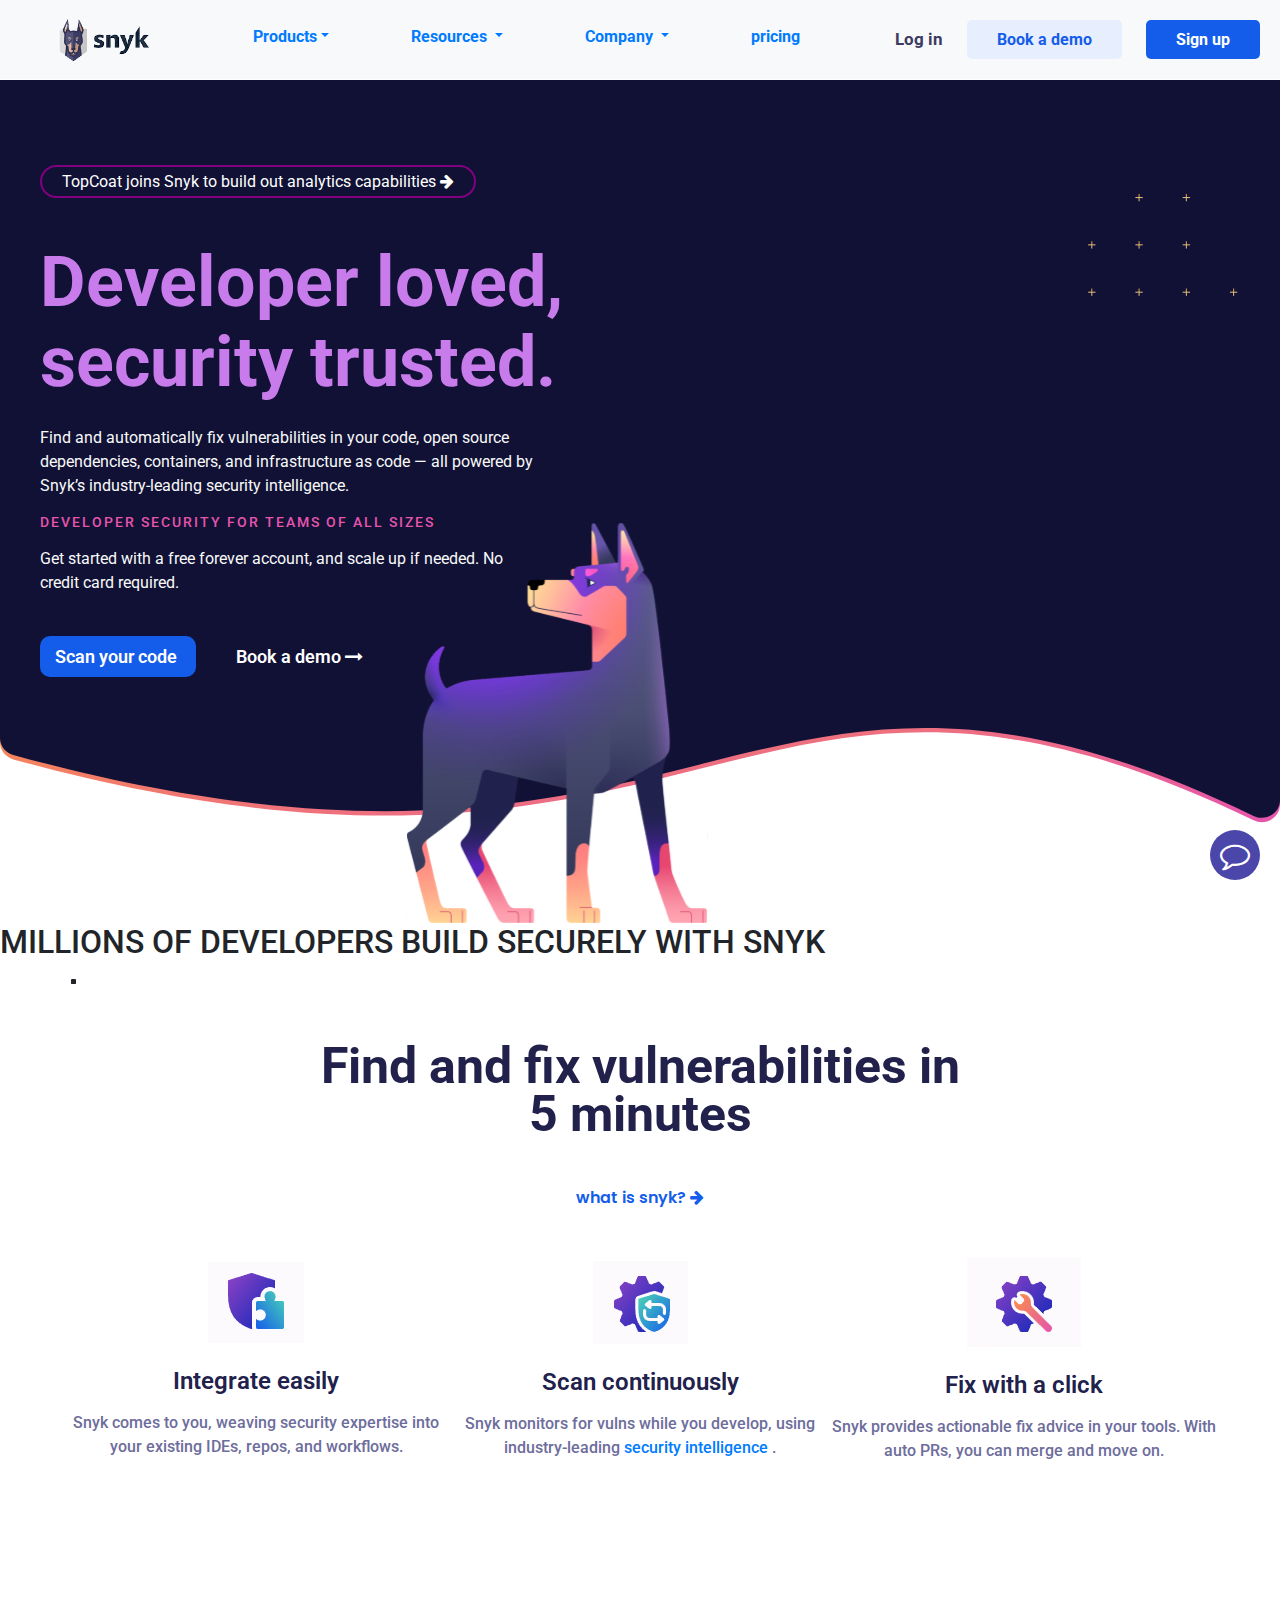
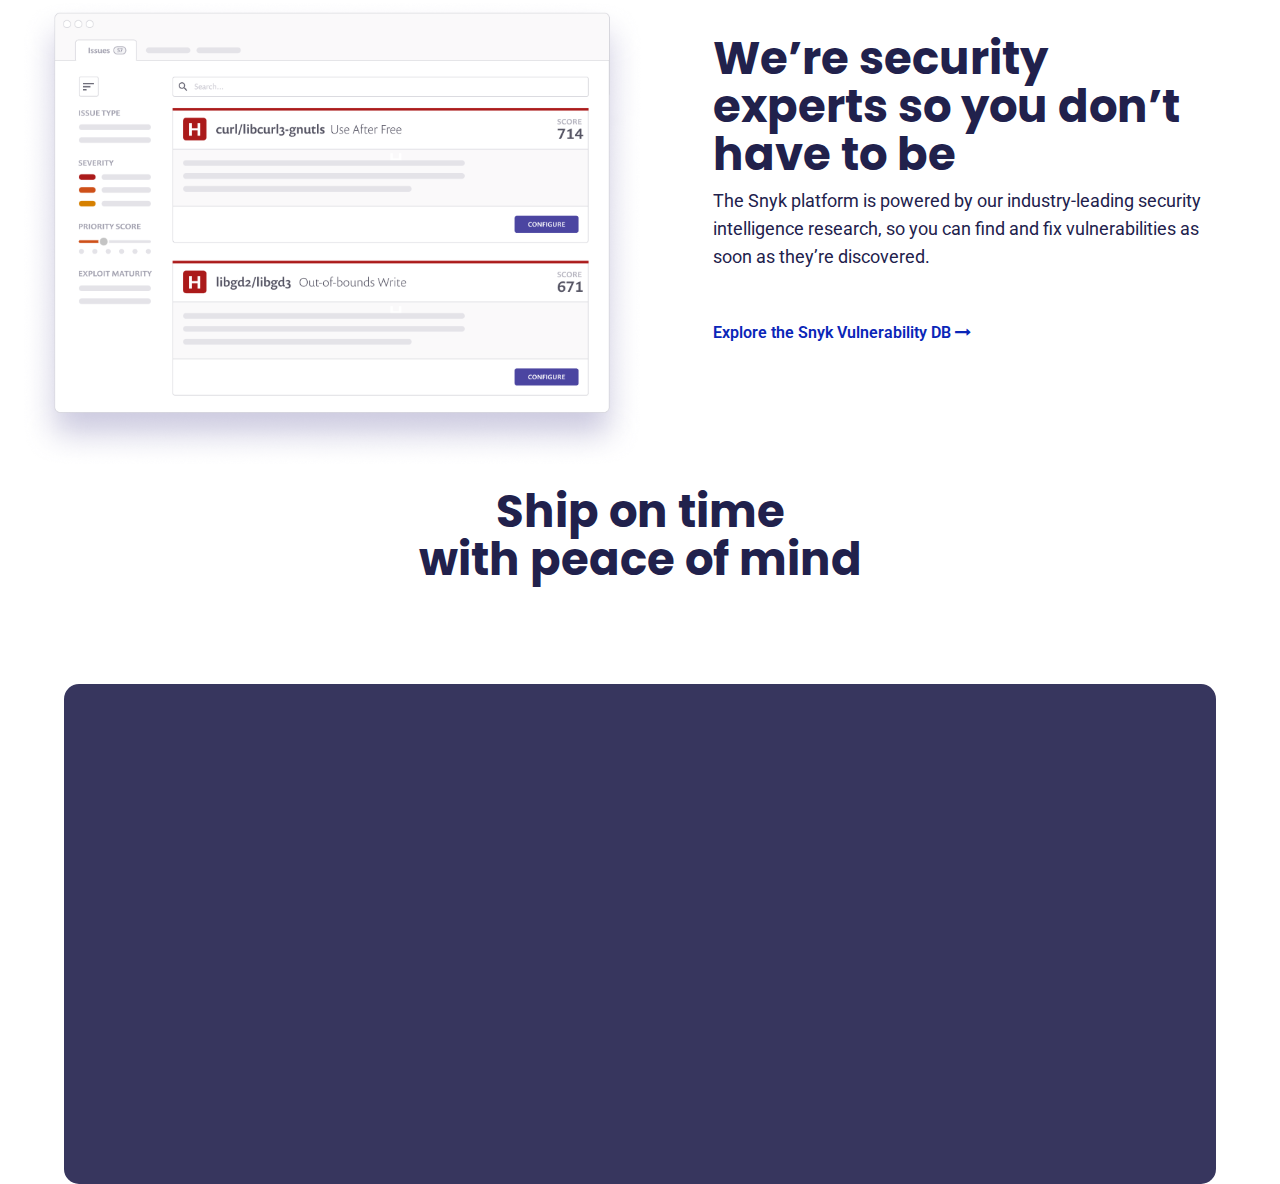
==== index.html @ 7d21b0e7 "error" ====
<!DOCTYPE html>
<html lang="en">

<head>
    <meta charset="UTF-8">
    <meta http-equiv="X-UA-Compatible" content="IE=edge">
    <meta name="viewport" content="width=device-width, initial-scale=1.0">
    <title>SYNK clone</title>
    <link rel="stylesheet" href="style.css">
    <link rel="stylesheet" href="https://cdn.jsdelivr.net/npm/bootstrap@4.6.1/dist/css/bootstrap.min.css">
    <script src="https://cdn.jsdelivr.net/npm/jquery@3.6.0/dist/jquery.slim.min.js"></script>
    <script src="https://cdn.jsdelivr.net/npm/popper.js@1.16.1/dist/umd/popper.min.js"></script>
    <script src="https://cdn.jsdelivr.net/npm/bootstrap@4.6.1/dist/js/bootstrap.bundle.min.js"></script>
    <link rel="stylesheet" href="./css/bootstrap.css">
    <link rel="stylesheet" href="https://cdnjs.cloudflare.com/ajax/libs/font-awesome/4.7.0/css/font-awesome.min.css"
        integrity="sha256-eZrrJcwDc/3uDhsdt61sL2oOBY362qM3lon1gyExkL0=" crossorigin="anonymous" />
</head>

<body>
    <div class="chat">
        <i class="fa fa-comment-o" style="font-size:30px;"></i>
    </div>

    <header class="navbar navbar-expand-xl bg-light w-100">
        <img src="./image/logo.png" alt="" class="">
        <button class="navbar-toggler" type="button" data-toggle="collapse" data-target="#collapsibleNavbar">
            <span class="navbar-toggler-icon"></span>
        </button>
        <div class="collapse navbar-collapse" id="collapsibleNavbar">

            <ul class="d-flex">
                <li class="nav-item dropdown ">
                    <a class="nav-link dropdown-toggle" href="#" id="navbardrop" data-toggle="dropdown">Products</a>
                    <div class="dropdown-menu products mt-4">
                        <div class="dropdown-item  d-flex ">

                            <div class="product">
                                <p>PRODUCTS</p>

                                <div class="d-flex "><img src="./image/open-source.svg" alt="">
                                    <div class="flex ml-3">
                                        <b>Snyk Open Source</b >
                                        <p>Avoid Vulnerable dependencies</p>
                                    </div>
                                </div>

                                <div class="d-flex "><img src="./image/code.svg" alt="">
                                    <div class="flex  ml-3">
                                        <b class="">Snyk Code</b>
                                        <p>Secue your code as it's written</p>
                                    </div>
                                </div>

                                <div class="d-flex "><img src="./image/tainer.svg" alt="">
                                    <div class="flex  ml-3">
                                        <b>Snyk Container</b>
                                        <p>Keep your base image secure</p>
                                    </div>
                                </div>

                                <div class="d-flex "><img src="./image/infracture.svg" alt="">
                                    <div class="flex  ml-3 ">
                                        <b>Infrastructure as code</b>
                                        <p>Fix misconfigurations in the cloud</p>
                                    </div>
                                </div>

                            </div>
                            <div class="platform ">
                                <p>PLATFORM</p>
                                <div class="w-50">
                                <b>What is Snyk?</b>
                                <p>See Snyk's developer-first security platform in action</p>
                                </div>
                                <div>
                                <b>Developers Security Platform</b>
                                <p>See Snyk's developer-first security platform in action</p>
                                </div>
                                <div>
                                <b>What is Snyk?</b>
                                <p>See Snyk's developer-first security platform in action</p>
                                </div>
                                <div>
                                <b>What is Snyk?</b>
                                <p>See Snyk's developer-first security platform in action</p>
                                </div>
                                
                            </div>
                        </div>
                    </div>
                </li>


                <li class="nav-item dropdown ">
                    <a class="nav-link dropdown-toggle" href="#" id="navbardrop" data-toggle="dropdown">Resources </a>
                    <div class="dropdown-menu resources mt-4 ">
                        <div class="dropdown-item d-flex ">
                            <div class="using w-50">
                                <p class="mt-4">USING SNYK</p>
                                
                            <div class="mt-3"> <b >Documentation</b> </div>
                            <div class="mt-3"> <b >Vulnerability</b> </div>
                            <div class="mt-3">  <b >Product training</b> </div>
                            <div class="mt-3">   <b >Customers success</b> </div>
                            <div class="mt-3">  <b>Support portal & FAQ's</b> </div>
                            </div>
                            <div class="learn w-50">
                                 <p class="mt-4">LEARN & CONNECT</p>
                            <div class="mt-3">  <b class="mt-3">Blogs</b></div>
                            <div class="mt-3"> <b class="mt-3">community</b></div>
                            <div class="mt-3">  <b class="mt-3">Events & webinars</b></div>
                            <div class="mt-3"> <b class="mt-3">DevSecOps hub</b></div>
                            <div class="mt-3">  <b class="mt-3">Developer & security resources</b></div>
                            </div>
                        </div>
                    </div>
                </li>
                <li class="nav-item dropdown ">
                    <a class="nav-link dropdown-toggle" href="#" id="navbardrop" data-toggle="dropdown">Company </a>
                    <div class="dropdown-menu mt-4">
                        <div class="dropdown-item company">
                            <div> <a href="#">About Snyk</a> </div>
                            <div> <a href="#">Costomers</a> </div>
                            <div> <a href="#">Partners</a> </div>
                            <div> <a href="#">Newsroom</a> </div>
                            <div> <a href="#">Snyk Impact</a> </div>
                            <div> <a href="#">Contact Us</a> </div>
                            <div> <a href="#">Jobs at Snyk <b>We are hiring</b></a> </div>
                        </div>
                    </div>
                </li>
                <li class=""> <a class="nav-link " href="#">pricing</a></li>
            </ul>

            <div class="login">
                <a href="./login.html" class="log">Log in</a>
                <a href="#" class="book ">Book a demo</a>
                <a href="./login.html" class="sign">Sign up</a>
            </div>

        </div>
    </header>
    <!-- section head -->

    <div class="w-100 d-flex section ">
      <div class="side-1  ">
          <div class="align">
              <a href="#" class="mt-4"> TopCoat joins Snyk to build out analytics capabilities <i class="fa fa-arrow-right"></i></a>
        
        <h1 class="mt-5">Developer loved,
            security trusted.</h1>
        
        <p class="mt-4 text-light ">Find and automatically fix vulnerabilities in your code, open source dependencies,
            containers, and infrastructure as
            code — all powered by Snyk’s industry-leading security intelligence.</p>
        
        <h5 class="">DEVELOPER SECURITY FOR TEAMS OF ALL SIZES</h5>
        
        <p class="mt-3 text-light ">Get started with a free forever account, and scale up if needed.
            No credit card required.</p>

            <div class="ancors mt-5">
                <a href="#" class="scan">Scan your code </a>  <a href="#" class="demo">Book a demo <i class="fa fa-long-arrow-right"></i></a>
            </div>

            </div>
      </div>

      <div class="side-2  ">
        <img class="sparkles" src="./image/homepage-sparkles.svg" alt="">
            
                <video width="100%" height="inherit" style="border-radius: inherit" autoplay="" muted="" playsinline="" class="mt-5">
                    <source src="https://snyk.io/wp-content/uploads/homepage-ide-animation.mp4" type="video/mp4">
                   
                </video>
        
      </div>
        
    </div> 
    <div class="section-btom"><img src="./image/homepage-wave-dark.svg" alt="">
    <img class="patch-alert" src="./image/patch-alert.svg" alt=""></div>

    <div class="section-img w-100 mb-5">
        <h2>MILLIONS OF DEVELOPERS BUILD SECURELY WITH SNYK</h2>

        <div class="logo-bar">
            <ul class="d-flex  ml-5">
                <li> <img src="https://snyk.io/wp-content/uploads/AWS-Logo-150x90.png" alt=""></li>
                <li> <img src="https://snyk.io/wp-content/uploads/logo-google.svg" alt=""></li>
                <li> <img src="https://snyk.io/wp-content/uploads/logo-australia-post.svg" alt=""></li>
                <li> <img src="https://snyk.io/wp-content/uploads/logo-data-dog.svg" alt=""></li>
                <li> <img src="https://snyk.io/wp-content/uploads/logo-salesforce.svg" alt=""></li>
                <li> <img src="https://snyk.io/wp-content/uploads/logo-atlassian.svg" alt=""></li>
                <li> <img src="https://snyk.io/wp-content/uploads/logo-twilio.svg" alt=""></li>
                <li> <img src="https://snyk.io/wp-content/uploads/revolut-logo-black-1-1.svg" alt=""></li>
            </ul>
        </div>

      
    </div>


    <div class="section-middle mt-5 w-100">
         <h1>Find and fix vulnerabilities
        in 5 minutes</h1>


      <center class="mt-5 mb-5 txt-electric-blue"> <a href="#" class="what-is"> what is snyk? <i class="fa fa-arrow-right"></i></a> </center>

      
<div class="outside-box d-flex w-100" >
        <div class="box w-30">
            <img src="./image/integrated.PNG" alt="" class="mb-4">
            <h3 class="mb-3">Integrate easily</h3>
            <p>Snyk comes to you, weaving security expertise into your existing IDEs, repos, and workflows.</p>
        </div>
        <div class="box w-30">
            <img src="./image/scan.PNG" alt="" class="mb-4">
            <h3 class="mb-3">Scan continuously</h3>
            <p>Snyk monitors for vulns while you develop, using industry-leading <a href="#">security intelligence</a> .</p>
        </div>
        <div class="box w-30">
            <img src="./image/fix.PNG" alt="" class="mb-4">
            <h3 class="mb-3">Fix with a click</h3>
            <p>Snyk provides actionable fix advice in your tools. With auto PRs, you can merge and move on.</p>
        </div>
    </div>
    </div>


    <!-- <section class="sec-middle d-flex  ">
        <div class="text p-5    ">
            <h1>Secure your entire development lifecycle</h1>
            <p>Snyk supports your favourite languages and seamlessly integrates with your tools, pipelines, and workflows.</p>
            <a href="#">Explore all integrations and languages <i class="fa fa-long-arrow-right"></i> </a>
        </div>
        <div class="php-java ">
            <img src="./image/snyk-logos-grid.svg" alt="" class="java p-5">
            
        </div>

    </section> -->

    <div class="sec-mid-middle d-flex  mt-5">
        <div class="svg-img">
            <img src="./image/integrated_files/snyk-code-illustrated-ui.svg" alt="" class="p-4">
        </div>

        <div class="s-text p-5 ">
            <h1 class="mt-2">We’re security experts so you don’t have to be</h1>
            <p>The Snyk platform is powered by our industry-leading security intelligence research, so you can find and fix
            vulnerabilities as soon as they’re discovered.</p>
            <a href="#" class="mt-5">Explore the Snyk Vulnerability DB <i class="fa fa-long-arrow-right"></i> </a>
        </div>
    </div>

    <div class="big-box">

        <h2 class="mb-5">Ship on time <br>
        with peace of mind</h2>



            <div class="purple-box"></div>











        </div>
</body>

</html>
---- style.css ----
@import url("https://fonts.googleapis.com/css2?family=Open+Sans:wght@300&family=Poppins:ital,wght@0,400;0,500;0,600;0,700;1,300;1,500&family=Roboto:ital,wght@0,300;0,400;0,500;1,300;1,400;1,500&display=swap");
body,
html {
  font-family: "Poppins", sans-serif;
}

body {
  width: 100% !important;
}

header {
  height: 79px;
  align-items: center;
  justify-content: space-around;
  position: fixed !important;
  top: 0px !important;
  z-index: 1 !important;
}
header img {
  align-items: center;
  height: 100px;
}
header .collapse {
  display: flex;
  align-items: center;
  justify-content: space-around;
}
header ul {
  margin-top: 10px;
  align-items: center;
  justify-content: space-around;
}
header ul li {
  list-style: none;
  margin-right: 50px;
  font-weight: 700;
  font-size: 16px;
  color: #4b4b6e;
}
header ul li .nav-link:hover {
  padding: 10px;
  background-color: #d8e2f5;
  color: #145deb;
  border-radius: 5px;
}
header ul li .products {
  min-height: 100px;
  width: 650px;
  justify-content: space-around;
}
header ul li .products .product {
  line-height: 30px;
  width: 50%;
  height: fit-content;
}
header ul li .products .product img {
  width: 25px;
  height: 25px;
  margin-top: 7px;
}
header ul li .products .product b {
  color: #4b4b6e;
  display: block;
}
header ul li .products .product p {
  font-size: 15px;
  color: #4b4b6e;
}
header ul li .products .platform {
  width: 50%;
  line-height: 30px;
}
header ul li .resources {
  min-height: 80px;
  width: 550px;
  justify-content: space-around;
}
header ul li .resources b {
  color: #4b4b6e;
  display: block;
}
header ul li .company {
  width: 300px;
  min-height: 80px;
  display: block;
  align-items: flex-start;
  margin-bottom: 20px;
}
header ul li .company div {
  margin-top: 20px;
}
header ul li .company div a {
  text-decoration: none;
  font-weight: 600;
  font-size: 17px;
  color: #3c3c62;
}
header ul li .company div a b {
  color: white;
  padding: 5px 10px;
  background-color: purple;
  border-radius: 20px;
  margin-left: 10px;
}
header .login a {
  text-decoration: none;
  margin-left: 20px;
}
header .login .log {
  font-weight: 700;
  font-size: 17px;
  color: #3c3c62;
}
header .log:hover {
  color: #5489f0;
}
header .book {
  padding: 10px 30px 10px 30px;
  background-color: #e7eefd;
  font-weight: 700;
  font-size: 16px;
  color: #145deb;
  font-weight: 700;
  font-size: 16px;
  border-radius: 5px;
}
header .book:hover {
  color: #1e1eb4;
}
header .sign {
  background-color: #145deb;
  font-weight: 700;
  font-size: 16px;
  color: white;
  border-radius: 5px;
  padding: 10px 30px 10px 30px;
}
header .sign:hover {
  background-color: #063dad;
  color: white;
}

.chat {
  width: 50px;
  height: 50px;
  background-color: #4b46a9;
  border-radius: 100%;
  display: flex;
  justify-content: center;
  align-items: center;
  position: fixed;
  z-index: 1;
  color: white;
  bottom: 20px;
  right: 20px;
  box-shadow: 0px, 0px, 5px black;
}

.section {
  margin-top: 80px;
  min-height: 40px;
  background-color: #111135;
}
.section .side-1 {
  margin-top: 90px;
  min-height: 100px;
  width: 50%;
  padding-left: 40px;
}
.section .side-1 a {
  text-decoration: none;
  border: 2px solid purple;
  padding: 5px 20px;
  border-radius: 35px;
  color: white;
  margin-top: 50px;
}
.section .side-1 h1 {
  color: #c87ceb;
  font-size: 70px;
  line-height: 80px;
  font-weight: 700;
  margin-top: 30px;
}
.section .side-1 p {
  width: 500px;
  font-size: 16px;
  line-height: 24px;
}
.section .side-1 h5 {
  color: #e555ac;
  font-size: 14px;
  letter-spacing: 2px;
}
.section .side-1 .ancors {
  color: white;
}
.section .side-1 .ancors .scan {
  padding: 10px 15px;
  background-color: #145deb;
  border: none;
  margin-right: 20px;
  font-size: 18px;
  font-weight: 600;
  border-radius: 10px;
}
.section .side-1 .ancors .demo {
  border: none;
  font-size: 18px;
  font-weight: 600;
}
.section .side-2 {
  min-height: 600px;
  width: 50%;
}
.section .side-2 .sparkles {
  width: 150px;
  height: 150px;
  margin-left: 70%;
  margin-bottom: -100px;
  margin-top: 90px;
}

.section-btom .patch-alert {
  width: 500px;
  height: 400px;
  margin-top: -300px;
  margin-left: 24%;
}

.img {
  margin-top: 50px;
  align-content: center;
}
.img h2 {
  font-size: 18px;
  color: #21214c;
  font-weight: 700;
  width: 100%;
  letter-spacing: 2px;
  text-align: center;
}
.img .logo-bar {
  width: 90%;
  margin-top: 30px;
}
.img .logo-bar ul {
  display: flex;
  flex-wrap: wrap;
  align-items: center;
  justify-content: space-around;
}
.img .logo-bar ul li {
  list-style: none;
  margin-left: 30px;
}
.img .logo-bar ul li img {
  width: 100px;
}

.section-middle {
  margin-top: 30px;
  margin-bottom: 100px;
}
.section-middle h1 {
  color: #21214c;
  font-size: 50px;
  font-weight: bolder;
  text-align: center;
  line-height: 48px;
  width: 50%;
  margin: auto;
}
.section-middle .what-is {
  text-decoration: none;
  text-align: center;
  color: #145deb;
  font-weight: 600;
  font-family: "poppins";
  width: 20%;
  margin: auto;
}
.section-middle a:hover {
  padding: 10px;
  background-color: #e7eefd;
  text-decoration: none;
}
.section-middle .outside-box {
  align-items: center;
  justify-content: center;
}
.section-middle .box {
  width: 30%;
  text-align: center;
}
.section-middle .box h3 {
  font-size: 24px;
  font-weight: 600;
  color: #21214c;
  font-family: "Roboto";
}
.section-middle .box p {
  font-size: 16px;
  font-weight: 500;
  line-height: 24px;
  color: #6d6d9c;
}

.section-middle .text h1 {
  color: #21214c;
  font-size: 50px;
  font-weight: bolder;
  text-align: center;
  line-height: 48px;
}
.section-middle .php-java {
  height: 200px;
  width: 40px;
}
.section-middle .php-java .java {
  width: 50px;
}

.s-text h1 {
  color: #21214c;
  font-size: 45px;
  font-weight: 700;
  text-align: left;
  line-height: 48px;
  font-family: "poppins";
}
.s-text p {
  font-size: 18px;
  font-weight: 400;
  line-height: 28px;
  color: #21214c;
  margin-bottom: 50px;
}
.s-text a {
  text-decoration: none;
  font-weight: 600;
  font-size: 16px;
  color: #0a26b8;
}
.s-text a:hover {
  padding: 10px;
  background-color: #7b91fd;
  border-radius: 5px;
  text-decoration: none;
  color: #145deb;
}

.big-box h2 {
  color: #21214c;
  font-size: 45px;
  font-weight: 700;
  text-align: center;
  line-height: 48px;
  font-family: "poppins";
  width: 50%;
  margin: auto;
}
.big-box .purple-box {
  width: 90%;
  height: 500px;
  background-color: #37365e;
  margin: auto;
  border-radius: 15px;
  margin-top: 100px;
}

@media (max-width: 1040px) {
  .section {
    flex-direction: column;
  }
  .section .side-1 {
    width: 100% !important;
  }
  .section .side-2 {
    width: 100% !important;
  }

  .section-middle {
    margin-top: 30px;
    margin-bottom: 100px;
  }
  .section-middle h1 {
    font-size: 38px;
    text-align: center;
    line-height: 48px;
    width: 70%;
  }
  .section-middle .section-btom .patch-alert {
    width: 300px;
    height: 200px;
    margin-top: -300px;
    margin-left: 50%;
  }
}
@media (max-width: 915px) {
  .sec-mid-middle .p-4 {
    width: 400px;
  }
  .sec-mid-middle .s-text {
    text-align: start;
    width: 100%;
    margin-top: -70px;
  }
  .sec-mid-middle .s-text h1 {
    font-size: 38px;
  }
}
@media (max-width: 915px) and (max-width: 750px) {
  .sec-mid-middle {
    flex-direction: column;
  }
  .sec-mid-middle .p-4 {
    width: 500px;
    align-items: center;
  }
  .sec-mid-middle .s-text {
    text-align: center;
    width: 100%;
    margin-top: -70px;
  }
  .sec-mid-middle .s-text h1 {
    font-size: 30px;
  }

  .outside-box {
    flex-direction: column-reverse;
  }
  .outside-box .box {
    width: 80%;
  }
}
@media (max-width: 685px) {
  .section-top {
    flex-direction: column;
    display: none !important;
    min-width: 100% !important;
  }
  .section-top .side-1 {
    width: 100% !important;
  }
  .section-top .side-2 {
    width: 100% !important;
  }
}

/*# sourceMappingURL=style.css.map */
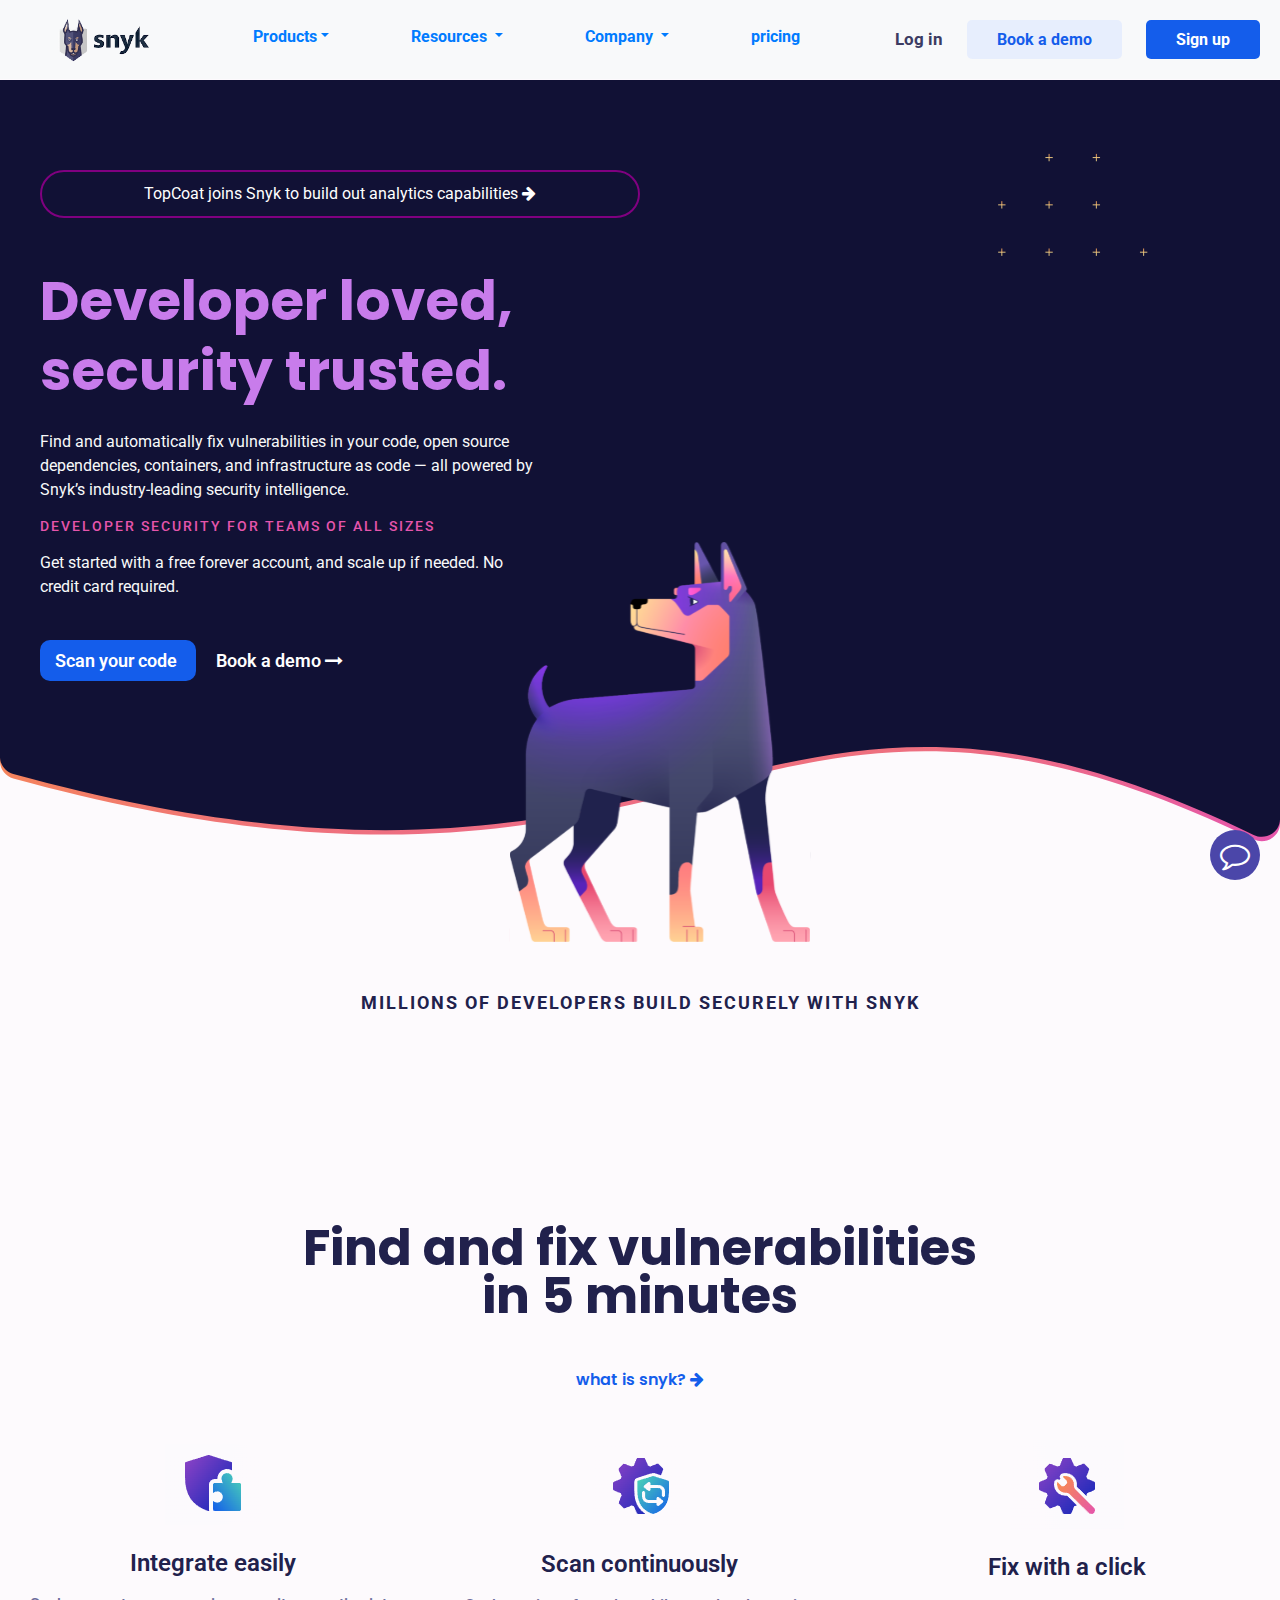
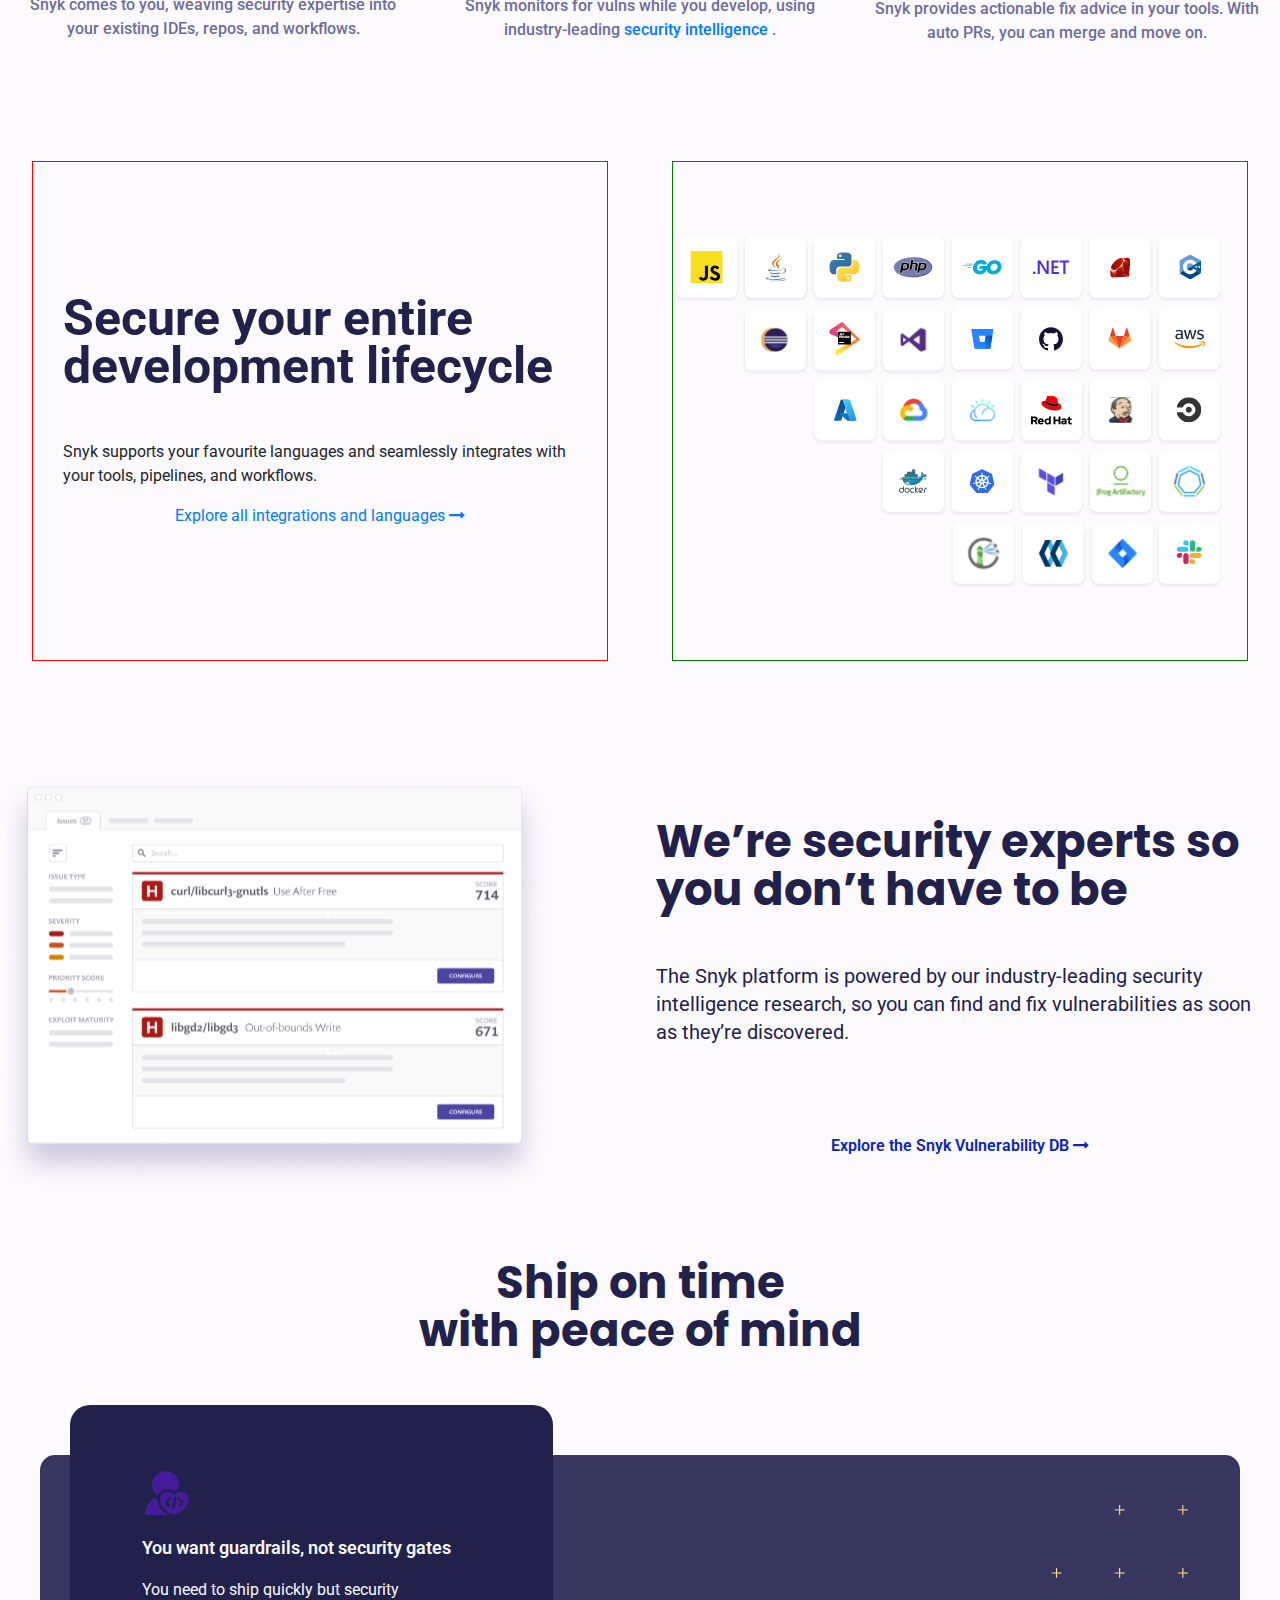
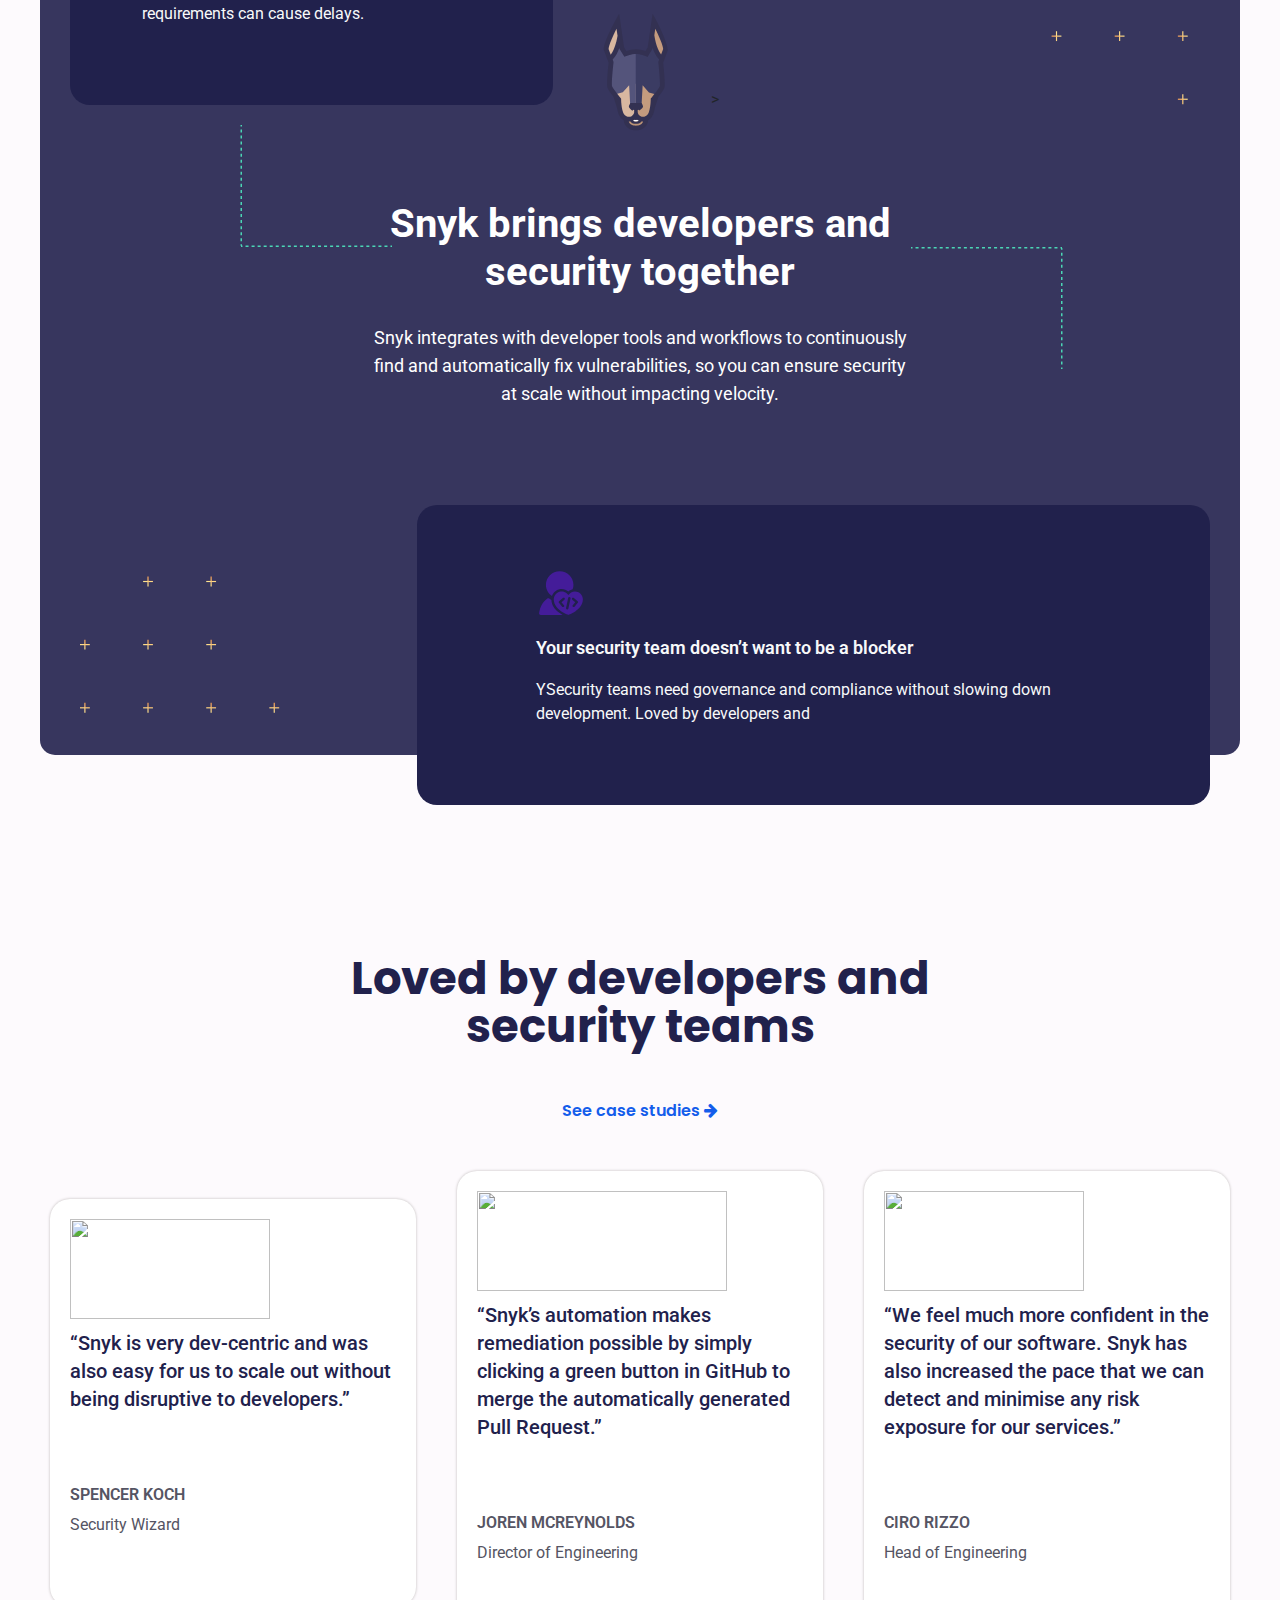
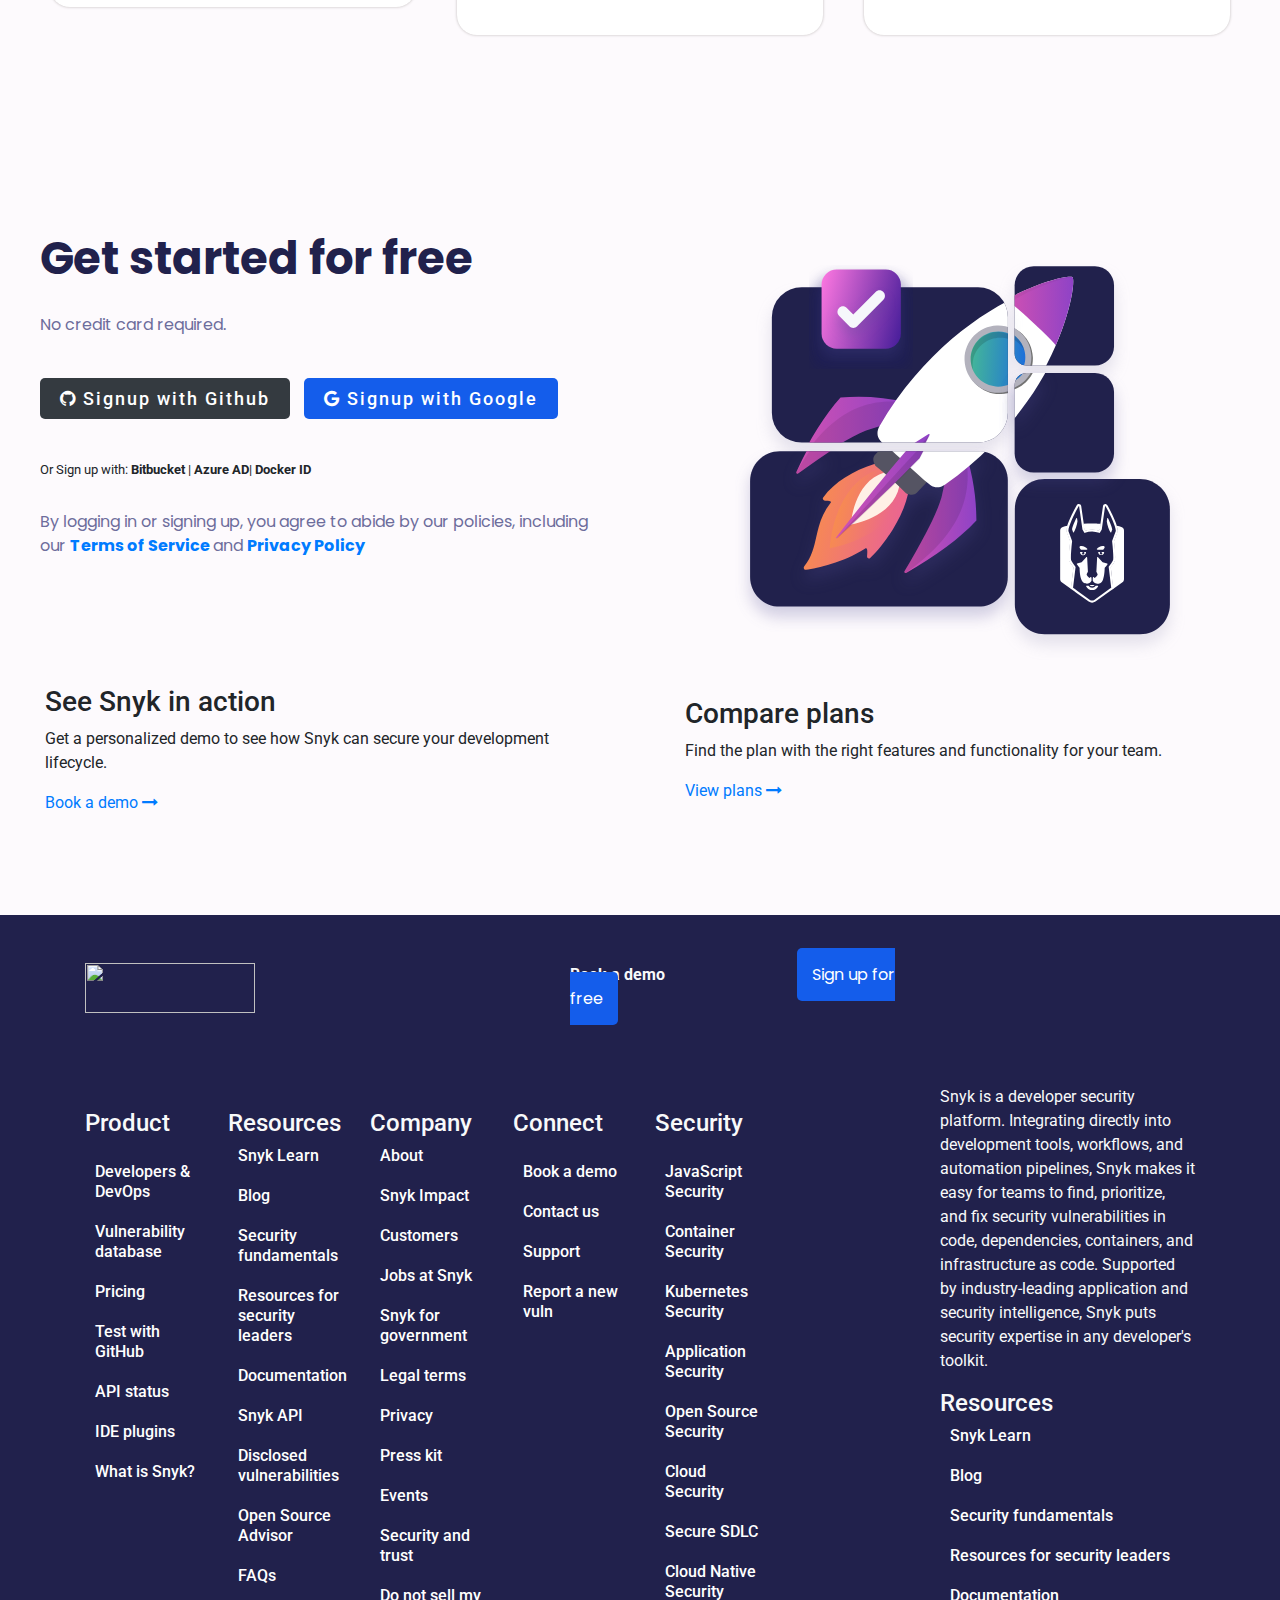
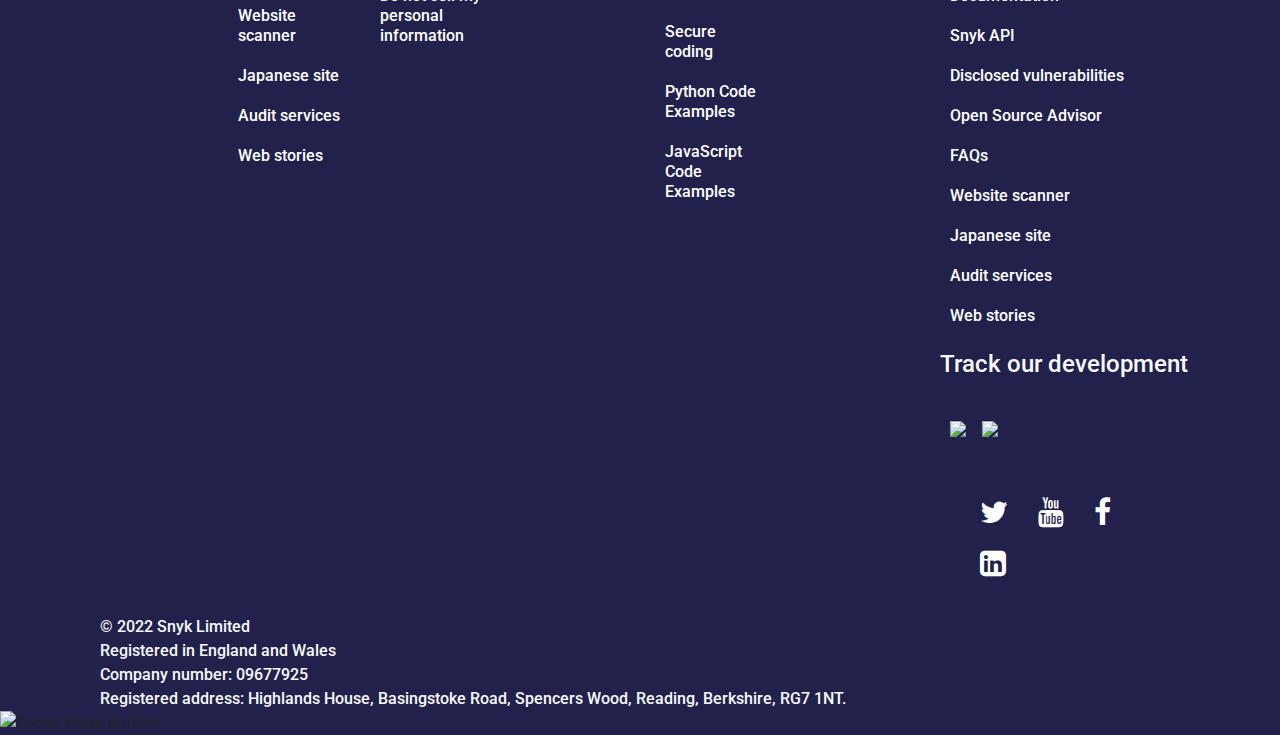
==== commit 6ae20b7d: "pro" ====
--- a/index.html
+++ b/index.html
@@ -21,12 +21,12 @@
         <i class="fa fa-comment-o" style="font-size:30px;"></i>
     </div>
 
-    <header class="navbar navbar-expand-xl bg-light w-100">
+    <header class="navbar navbar-expand-xl bg-light w-100 mr-4">
         <img src="./image/logo.png" alt="" class="">
-        <button class="navbar-toggler" type="button" data-toggle="collapse" data-target="#collapsibleNavbar">
+        <button class="navbar-toggler mr-5" type="button" data-toggle="collapse" data-target="#collapsibleNavbar">
             <span class="navbar-toggler-icon"></span>
         </button>
-        <div class="collapse navbar-collapse" id="collapsibleNavbar">
+        <div class="collapse navbar-collapse " id="collapsibleNavbar">
 
             <ul class="d-flex">
                 <li class="nav-item dropdown ">
@@ -69,22 +69,22 @@
                             <div class="platform ">
                                 <p>PLATFORM</p>
                                 <div class="w-50">
-                                <b>What is Snyk?</b>
-                                <p>See Snyk's developer-first security platform in action</p>
+                                    <b>What is Snyk?</b>
+                                    <p>See Snyk's developer-first security <br>platform in action</p>
                                 </div>
                                 <div>
-                                <b>Developers Security Platform</b>
-                                <p>See Snyk's developer-first security platform in action</p>
+                                    <b>Developers Security Platform</b>
+                                    <p>Secure all the components of the modern <br> cloud native application in a single platform</p>
                                 </div>
                                 <div>
-                                <b>What is Snyk?</b>
-                                <p>See Snyk's developer-first security platform in action</p>
+                                    <b>Security Intelligence</b>
+                                    <p>Access our comprehensive vulnerability <br>data to help your own security systems</p>
                                 </div>
                                 <div>
-                                <b>What is Snyk?</b>
-                                <p>See Snyk's developer-first security platform in action</p>
-                                </div>
-                                
+                                    <b>Licence Compliance Management</b>
+                                    <p>Manage open source Licence usage in<br> your projects</p>
+                                </div>
+                            
                             </div>
                         </div>
                     </div>
@@ -129,12 +129,12 @@
                         </div>
                     </div>
                 </li>
-                <li class=""> <a class="nav-link " href="#">pricing</a></li>
+                <li class=""> <a class="nav-link " href="./pricing.html">pricing</a></li>
             </ul>
 
             <div class="login">
                 <a href="./login.html" class="log">Log in</a>
-                <a href="#" class="book ">Book a demo</a>
+                <a href="./demo.html" class="book ">Book a demo</a>
                 <a href="./login.html" class="sign">Sign up</a>
             </div>
 
@@ -142,10 +142,10 @@
     </header>
     <!-- section head -->
 
-    <div class="w-100 d-flex section ">
+    <div class=" d-flex section ">
       <div class="side-1  ">
           <div class="align">
-              <a href="#" class="mt-4"> TopCoat joins Snyk to build out analytics capabilities <i class="fa fa-arrow-right"></i></a>
+              <a href="#" class=""> <div class="div"> TopCoat joins Snyk to build out analytics capabilities <i class="fa fa-arrow-right"></i> </div></a>
         
         <h1 class="mt-5">Developer loved,
             security trusted.</h1>
@@ -160,7 +160,7 @@
             No credit card required.</p>
 
             <div class="ancors mt-5">
-                <a href="#" class="scan">Scan your code </a>  <a href="#" class="demo">Book a demo <i class="fa fa-long-arrow-right"></i></a>
+                <a href="#" class="scan mb-3">Scan your code </a>  <a href="#" class="demo">Book a demo <i class="fa fa-long-arrow-right"></i></a>
             </div>
 
             </div>
@@ -169,22 +169,24 @@
       <div class="side-2  ">
         <img class="sparkles" src="./image/homepage-sparkles.svg" alt="">
             
-                <video width="100%" height="inherit" style="border-radius: inherit" autoplay="" muted="" playsinline="" class="mt-5">
-                    <source src="https://snyk.io/wp-content/uploads/homepage-ide-animation.mp4" type="video/mp4">
-                   
-                </video>
+                    <video width="100%" height="100%" style="border-radius: inherit" autoplay="" muted="" playsinline="" class="mt-5 ">
+                        <source src="https://snyk.io/wp-content/uploads/homepage-ide-animation.mp4" type="video/mp4">
+                    
+                    </video>
         
       </div>
-        
     </div> 
-    <div class="section-btom"><img src="./image/homepage-wave-dark.svg" alt="">
+    <div class="patch">
+     <div class="section-btom"><img src="./image/homepage-wave-dark.svg" alt="">
     <img class="patch-alert" src="./image/patch-alert.svg" alt=""></div>
+
+    </div>
 
     <div class="section-img w-100 mb-5">
         <h2>MILLIONS OF DEVELOPERS BUILD SECURELY WITH SNYK</h2>
 
         <div class="logo-bar">
-            <ul class="d-flex  ml-5">
+            <ul class="d-flex   w-95%">
                 <li> <img src="https://snyk.io/wp-content/uploads/AWS-Logo-150x90.png" alt=""></li>
                 <li> <img src="https://snyk.io/wp-content/uploads/logo-google.svg" alt=""></li>
                 <li> <img src="https://snyk.io/wp-content/uploads/logo-australia-post.svg" alt=""></li>
@@ -201,14 +203,14 @@
 
 
     <div class="section-middle mt-5 w-100">
-         <h1>Find and fix vulnerabilities
-        in 5 minutes</h1>
+         <center> <h1 >Find and fix vulnerabilities <br>
+        in 5 minutes</h1> </center>
 
 
       <center class="mt-5 mb-5 txt-electric-blue"> <a href="#" class="what-is"> what is snyk? <i class="fa fa-arrow-right"></i></a> </center>
 
       
-<div class="outside-box d-flex w-100" >
+<div class="outside-box d-flex w-100 flex-wrap" >
         <div class="box w-30">
             <img src="./image/integrated.PNG" alt="" class="mb-4">
             <h3 class="mb-3">Integrate easily</h3>
@@ -217,7 +219,7 @@
         <div class="box w-30">
             <img src="./image/scan.PNG" alt="" class="mb-4">
             <h3 class="mb-3">Scan continuously</h3>
-            <p>Snyk monitors for vulns while you develop, using industry-leading <a href="#">security intelligence</a> .</p>
+            <p>Snyk monitors for vulns while you develop, using industry-leading <a href="#" class="text-decoration-none">security intelligence</a> .</p>
         </div>
         <div class="box w-30">
             <img src="./image/fix.PNG" alt="" class="mb-4">
@@ -227,26 +229,30 @@
     </div>
     </div>
 
-
-    <!-- <section class="sec-middle d-flex  ">
-        <div class="text p-5    ">
+    
+
+
+    <section class="sec-mid d-flex  ">
+        <div class="text ">
             <h1>Secure your entire development lifecycle</h1>
             <p>Snyk supports your favourite languages and seamlessly integrates with your tools, pipelines, and workflows.</p>
             <a href="#">Explore all integrations and languages <i class="fa fa-long-arrow-right"></i> </a>
         </div>
         <div class="php-java ">
-            <img src="./image/snyk-logos-grid.svg" alt="" class="java p-5">
+            <img src="./image/integrated_files/snyk-logos-grid.svg" alt="" class="java ">
             
-        </div>
-
-    </section> -->
+            
+        </div>
+
+    </section>
+
 
     <div class="sec-mid-middle d-flex  mt-5">
         <div class="svg-img">
-            <img src="./image/integrated_files/snyk-code-illustrated-ui.svg" alt="" class="p-4">
-        </div>
-
-        <div class="s-text p-5 ">
+            <img src="./image/integrated_files/snyk-code-illustrated-ui.svg" alt="" class="illustrated">
+        </div>
+
+        <div class="s-text p-3 ">
             <h1 class="mt-2">We’re security experts so you don’t have to be</h1>
             <p>The Snyk platform is powered by our industry-leading security intelligence research, so you can find and fix
             vulnerabilities as soon as they’re discovered.</p>
@@ -254,26 +260,488 @@
         </div>
     </div>
 
-    <div class="big-box">
+  
+     <div class="big-box">
 
         <h2 class="mb-5">Ship on time <br>
         with peace of mind</h2>
 
 
 
-            <div class="purple-box"></div>
-
-
-
-
-
-
-
-
-
-
-
-        </div>
+            <div class="purple-box">
+                <img src="./image/integrated_files/dash.svg" alt="" class="dash">
+                <img src="./image/integrated_files/stars-top.svg" alt="" class="star-top">
+                <img src="./image/integrated_files/stars-bottom.svg" alt="" class="star-bottom">
+                <div class="center-text">
+
+                    <img src="./image/integrated_files/snyk-logo-head.svg" alt="" style="width:150px; height:150px" class="mb-5">> 
+                <h1>Snyk brings developers and security together</h1>
+                <p>Snyk integrates with developer tools and workflows to continuously find and automatically fix vulnerabilities, so you
+                can ensure security at scale without impacting velocity.</p>
+                </div>
+                <div class="box-top">
+
+                    <div class="top-text">
+
+                        <img src="./image/integrated_files/Dev_Friendly.svg" alt="" style="width:50px; height:50px" class="mb-3">
+                        <p class="top-1-p text-light">You want guardrails, not security gates</p>
+                        <p class="top-2-p text-light">You need to ship quickly but security requirements can cause delays.</p>
+                    </div>
+
+                </div>
+
+
+                <div class="box-bottom">
+
+                    <div class="top-text">
+                    
+                        <img src="./image/integrated_files/Dev_Friendly.svg" alt="" style="width:50px; height:50px" class="mb-3">
+                        <p class="top-1-p text-light">Your security team doesn’t want to be a blocker</p>
+                        <p class="top-2-p text-light">YSecurity teams need governance and compliance without slowing down development.
+                        
+                        Loved by developers and</p>
+                    </div>
+                </div>
+            </div>
+
+
+        </div>  
+
+        
+        <div class="loved">
+            <h2>Loved by developers and security teams</h2>
+
+            <center class="mt-5 mb-5 txt-electric-blue"> <a href="#" class="what-is"> See case studies <i
+                        class="fa fa-arrow-right"></i></a> </center>
+        
+
+        <div class="reddit d-flex flex-wrap">
+            <div class="panther">
+
+                <img src="./image/reddit.PNG" alt="" style="width:200px ; height:100px">
+
+                <p class="feel">“Snyk is very dev-centric and was also easy for us to scale out without being disruptive to developers.”</p>
+
+                <p class="koch">SPENCER KOCH</p>
+                <p class="engineer">Security Wizard</p>
+            </div>
+
+
+            <div class="panther">
+
+                <img src="./image/panther.PNG" alt="" style="width:250px ; height:100px" class="img">
+
+                <p class="feel">“Snyk’s automation makes remediation possible by simply clicking a green button in GitHub to merge the automatically
+                generated Pull Request.”</p>
+
+                <p class="koch">JOREN MCREYNOLDS</p>
+                <p class="engineer">Director of Engineering</p>
+            </div>
+
+
+            <div class="panther">
+
+                <img src="./image/telegraph.PNG" alt="" style="width:200px ; height:100px" class="img">
+
+                <p class="feel">“We feel much more confident in the security of our software. Snyk has also increased the pace that we can detect and
+                minimise any risk exposure for our services.”</p>
+
+                <p class="koch">CIRO RIZZO</p>
+                <p class="engineer">Head of Engineering</p>
+            </div>
+        </div>
+        </div>
+        
+        <div class="last-sec-top d-flex w-100">
+            <div class="last-text">
+                <h2>Get started for free</h2>
+                <p>No credit card required.</p>
+
+                <div class="link-gg mt-5 mb-5">
+                    <a href="#" class="git bg-dark mb-3 "><i class="fa fa-github" ></i> Signup with Github</a>
+                    <a href="#" class="git"><i class="fa fa-google"></i> Signup with Google</a>
+                </div>
+
+                <div class="  mt-4 small"><span class="fs"> Or Sign up with:</span> <strong>Bitbucket</strong> <span>|</span>
+                    <strong>Azure AD</strong><span>|</span> <strong>Docker ID </strong></div>
+
+                    <p class="sstro">By logging in or signing up, you agree to abide by our policies, including our <strong class="text-primary">Terms of Service </strong> and <strong class="text-primary"> Privacy Policy </strong></p>
+            </div>
+
+            <div class="img-tag w-50 d-flex align-item-center justify-content-center" >
+            <img src="./image/integrated_files/snyk-launch.svg" alt="" class="padd " style="width:450px ; height:450px"> </div>
+        </div>
+
+
+        <div class="last-section d-flex flex-wrap">
+            <div class="last">
+                <h3>See Snyk in action</h3>
+
+                <p>Get a personalized demo to see how Snyk can secure your development lifecycle.</p>
+
+                <a href="#" class="demo text-decoration-none">Book a demo <i class="fa fa-long-arrow-right"></i></a>
+            </div>
+            <div class="last">
+                <h3>Compare plans</h3>
+
+                <p>Find the plan with the right features and functionality for your team.</p>
+
+                <a href="#" class="demo text-decoration-none">View plans <i class="fa fa-long-arrow-right"></i></a>
+            </div>
+        </div>
+    
+
+
+        <footer class="footer marg-t-medium tablet:marg-t-huge">
+            <div class="container">
+                <div class="row">
+                    <div
+                        class="footer-brand col-lg-9 col-md-6 mobile:pad-t-medium pad-h-none d-flex justify-content-between mt-5 mb-5 w-100 ">
+        
+                        <img src="./image/snyk-wordmark-symbol.svg" alt="" style="width:170px; height:50px">
+        
+                        <div class="col-lg-3 col-md-6 pad-h-none ">
+                            <div class="links-box  ">
+                                <a href="" class="text-light text-decoration-none fs-6 font-weight-bold mr-5">Book a demo</a>
+        
+                                <a href="#" class="sign-up text-decoration-none fs-6 ">Sign up for free
+                                </a>
+                            </div>
+                        </div>
+                    </div>
+                </div>
+            </div>
+            <div class="footer__center">
+                <div class="container">
+                    <div class="row">
+                        <div class="col-6 col-lg-9 pad-none">
+                            <div class="row mt-5">
+                                <div class="col-12 col-lg-2 menu-col ">
+                                    <h4 class="title-h text-light fs-5">Product</h4>
+                                    <div class="mt-4">
+                                        <ul>
+                                            <li class="">
+                                                <div class="sub-wrapper">Developers &amp; DevOps</div>
+                                                </a>
+                                            </li>
+                                            <li>
+                                                <div class="sub-wrapper">Vulnerability database</div>
+                                                </a>
+                                            </li>
+                                            <li>
+                                                <div class="sub-wrapper">Pricing</div>
+                                                </a>
+                                            </li>
+                                            <li>
+                                                <div class="sub-wrapper">Test with GitHub</div>
+                                                </a>
+                                            </li>
+                                            <li>
+                                                <div class="sub-wrapper">API status</div>
+                                                </a>
+                                            </li>
+                                            <li>
+                                                <div class="sub-wrapper">IDE plugins</div>
+                                                </a>
+                                            </li>
+                                            <li>
+                                                <div class="sub-wrapper">What is Snyk?</div>
+                                                </a>
+                                            </li>
+                                        </ul>
+                                    </div>
+                                </div>
+                                <div class="hidden-planshet col-lg-2 menu-col tablet:pad-l-none">
+                                    <h4 class="title-h text-light fs-5">Resources</h4>
+                                    <div class="menu-footer-menu-resources-container">
+                                        <ul id="menu-footer-menu-resources" class="menu">
+                                            <li>
+                                                <div class="sub-wrapper">Snyk Learn</div>
+                                                </a>
+                                            </li>
+                                            <li>
+                                                <div class="sub-wrapper">Blog</div>
+                                                </a>
+                                            </li>
+                                            <li>
+                                                <div class="sub-wrapper">Security fundamentals</div>
+                                                </a>
+                                            </li>
+                                            <li>
+                                                <div class="sub-wrapper">Resources for security leaders</div>
+                                                </a>
+                                            </li>
+                                            <li>
+                                                <div class="sub-wrapper">Documentation</div>
+                                                </a>
+                                            </li>
+                                            <li>
+                                                <div class="sub-wrapper">Snyk API</div>
+                                                </a>
+                                            </li>
+                                            <li>
+                                                <div class="sub-wrapper">Disclosed vulnerabilities</div>
+                                                </a>
+                                            </li>
+                                            <li>
+                                                <div class="sub-wrapper">Open Source Advisor</div>
+                                                </a>
+                                            </li>
+                                            <li>
+                                                <div class="sub-wrapper">FAQs</div>
+                                                </a>
+                                            </li>
+                                            <li>
+                                                <div class="sub-wrapper">Website scanner</div>
+                                                </a>
+                                            </li>
+                                            <li>
+                                                <div class="sub-wrapper">Japanese site</div>
+                                                </a>
+                                            </li>
+                                            <li>
+                                                <div class="sub-wrapper">Audit services</div>
+                                                </a>
+                                            </li>
+                                            <li>
+                                                <div class="sub-wrapper">Web stories</div>
+                                                </a>
+                                            </li>
+                                        </ul>
+                                    </div>
+                                </div>
+                                <div class="col-12 col-lg-2 menu-col tablet:pad-l-none">
+                                    <h4 class="title-h text-light fs-5">Company</h4>
+                                    <div class="menu-footer-menu-company-container">
+                                        <ul class="">
+                                            <li>
+                                                <div class="sub-wrapper">About</div>
+                                                </a>
+                                            </li>
+                                            <li>
+                                                <div class="sub-wrapper">Snyk Impact</div>
+                                                </a>
+                                            </li>
+                                            <li>
+                                                <div class="sub-wrapper">Customers</div>
+                                                </a>
+                                            </li>
+                                            <li>
+                                                <div class="sub-wrapper">Jobs at Snyk</div>
+                                                </a>
+                                            </li>
+                                            <li>
+                                                <div class="sub-wrapper">Snyk for government</div>
+                                                </a>
+                                            </li>
+                                            <li>
+                                                <div class="sub-wrapper">Legal terms</div>
+                                                </a>
+                                            </li>
+                                            <li>
+                                                <div class="sub-wrapper">Privacy</div>
+                                                </a>
+                                            </li>
+                                            <li>
+                                                <div class="sub-wrapper">Press kit</div>
+                                                </a>
+                                            </li>
+                                            <li>
+                                                <div class="sub-wrapper">Events</div>
+                                                </a>
+                                            </li>
+                                            <li>
+                                                <div class="sub-wrapper">Security and trust</div>
+                                                </a>
+                                            </li>
+                                            <li>
+                                                <div class="sub-wrapper">Do not sell my personal information</div>
+                                                </a>
+                                            </li>
+                                        </ul>
+                                    </div>
+                                </div>
+                                <div class="hidden-planshet col-lg-2 menu-col tablet:pad-l-none">
+                                    <h4 class="title-h text-light fs-5">Connect</h4>
+                                    <div class="mt-4">
+                                        <ul class="">
+                                            <li>
+                                                <div class="sub-wrapper">Book a demo</div>
+                                                </a>
+                                            </li>
+                                            <li>
+                                                <div class="sub-wrapper">Contact us</div>
+                                                </a>
+                                            </li>
+                                            <li>
+                                                <div class="sub-wrapper">Support</div>
+                                                </a>
+                                            </li>
+                                            <li>
+                                                <div class="sub-wrapper">Report a new vuln</div>
+                                                </a>
+                                            </li>
+                                        </ul>
+                                    </div>
+                                </div>
+                                <div class="col-lg-2 menu-col tablet:pad-l-none">
+                                    <h4 class="title-h text-light fs-5">Security</h4>
+                                    <div class="mt-4">
+                                        <ul class="">
+                                            <li>
+                                                <div class="sub-wrapper">JavaScript Security</div>
+                                                </a>
+                                            </li>
+                                            <li>
+                                                <div class="sub-wrapper">Container Security</div>
+                                                </a>
+                                            </li>
+                                            <li>
+                                                <div class="sub-wrapper">Kubernetes Security</div>
+                                                </a>
+                                            </li>
+                                            <li>
+                                                <div class="sub-wrapper">Application Security</div>
+                                                </a>
+                                            </li>
+                                            <li>
+                                                <div class="sub-wrapper">Open Source Security</div>
+                                                </a>
+                                            </li>
+                                            <li>
+                                                <div class="sub-wrapper">Cloud Security</div>
+                                                </a>
+                                            </li>
+                                            <li>
+                                                <div class="sub-wrapper">Secure SDLC</div>
+                                                </a>
+                                            </li>
+                                            <li>
+                                                <div class="sub-wrapper">Cloud Native Security</div>
+                                                </a>
+                                            </li>
+                                            <li>
+                                                <div class="sub-wrapper">Secure coding</div>
+                                                </a>
+                                            </li>
+                                            <li>
+                                                <div class="sub-wrapper">Python Code Examples</div>
+                                                </a>
+                                            </li>
+                                            <li>
+                                                <div class="sub-wrapper">JavaScript Code Examples</div>
+                                                </a>
+                                            </li>
+                                        </ul>
+                                    </div>
+                                </div>
+                            </div>
+                        </div>
+                        <div class="col-6 col-lg-3 mobile:pad-t-medium mobile:pad-l-none">
+                            <div class="footer-about-text"><a class="brand" href="#"><img
+                                        src="https://res.cloudinary.com/snyk/image/upload/v1645713086/snyk-marketingwp/svg/snyk-wordmark.svg"
+                                        alt="" class="mb-3 " style="width:100px ;"></a>
+                                <p class="text-light">Snyk is a developer security platform. Integrating directly into
+                                    development tools,
+                                    workflows, and automation pipelines, Snyk makes it easy for teams to find, prioritize, and
+                                    fix security vulnerabilities in code, dependencies, containers, and infrastructure as code.
+                                    Supported by industry-leading application and security intelligence, Snyk puts security
+                                    expertise in any developer's toolkit.</p>
+                            </div>
+                            <div class="resources-list-mobile open-planshet">
+                                <h4 class="title-h text-light fs-5">Resources</h4>
+                                <div class="mb-4">
+                                    <ul class="">
+                                        <li>
+                                            <div class="sub-wrapper">Snyk Learn</div>
+                                            </a>
+                                        </li>
+                                        <li>
+                                            <div class="sub-wrapper">Blog</div>
+                                            </a>
+                                        </li>
+                                        <li>
+                                            <div class="sub-wrapper">Security fundamentals</div>
+                                            </a>
+                                        </li>
+                                        <li>
+                                            <div class="sub-wrapper">Resources for security leaders</div>
+                                            </a>
+                                        </li>
+                                        <li>
+                                            <div class="sub-wrapper">Documentation</div>
+                                            </a>
+                                        </li>
+                                        <li>
+                                            <div class="sub-wrapper">Snyk API</div>
+                                            </a>
+                                        </li>
+                                        <li>
+                                            <div class="sub-wrapper">Disclosed vulnerabilities</div>
+                                            </a>
+                                        </li>
+                                        <li>
+                                            <div class="sub-wrapper">Open Source Advisor</div>
+                                            </a>
+                                        </li>
+                                        <li>
+                                            <div class="sub-wrapper">FAQs</div>
+                                            </a>
+                                        </li>
+                                        <li>
+                                            <div class="sub-wrapper">Website scanner</div>
+                                            </a>
+                                        </li>
+                                        <li>
+                                            <div class="sub-wrapper">Japanese site</div>
+                                            </a>
+                                        </li>
+                                        <li>
+                                            <div class="sub-wrapper">Audit services</div>
+                                            </a>
+                                        </li>
+                                        <li>
+                                            <div class="sub-wrapper">Web stories</div>
+                                            </a>
+                                        </li>
+                                    </ul>
+                                </div>
+                            </div>
+                            <h4 class="title-h title-soc text-light mb-3">Track our development</h4>
+                            <ul class="soc-top d-flex">
+                                <li class="soc-link mt-4"><a><img
+                                            src="https://snyk.io/wp-content/uploads/footer-github-icon.svg"></a></li>
+                                <li class="soc-link ml-3 mt-4"><a><img
+                                            src="https://snyk.io/wp-content/uploads/footer-npm-icon.svg"></a>
+                                </li>
+                            </ul>
+                            <div class="footer-banner"><a href=""> <img
+                                        src="https://snyk.io/wp-content/uploads/UPDATED-Community-banner-footer.svg" alt="">
+                                </a></div>
+                            <ul class="soc d-flex mt-4 flex-wrap">
+                                <li><a href="#"><i class="fa fa-twitter"></i></a></li>
+                                <li><a href="#"><i class="fa fa-youtube "></i></a></li>
+                                <li><a href="#"><i class="fa fa-facebook"></i></a></li>
+                                <li><a href="#"><i class="fa fa-linkedin-square"></i></a></li>
+                            </ul>
+                        </div>
+                    </div>
+                </div>
+            </div>
+            <div class="footer__bottom footer-bottom">
+                <div class="container">
+                    <div class="footer__bottom-content">
+                        <div class="col-sm-10 limited max-content text-light">© 2022 Snyk Limited<br>Registered in
+                            England and Wales<br>Company number: 09677925<br>Registered address: Highlands House, Basingstoke
+                            Road, Spencers Wood, Reading, Berkshire,&nbsp;RG7 1NT.</div>
+                    </div>
+                </div>
+            </div>
+            <div class="footer-img"><img
+                    src="https://res.cloudinary.com/snyk/image/upload/v1645713086/snyk-marketingwp/smui/wave-footer-bottom.svg"
+                    alt="Footer Wave Bottom" class="d-block p-relative w-100"></div>
+        
+        </footer>
 </body>
 
 </html>
--- a/style.css
+++ b/style.css
@@ -1,11 +1,8 @@
 @import url("https://fonts.googleapis.com/css2?family=Open+Sans:wght@300&family=Poppins:ital,wght@0,400;0,500;0,600;0,700;1,300;1,500&family=Roboto:ital,wght@0,300;0,400;0,500;1,300;1,400;1,500&display=swap");
 body,
 html {
-  font-family: "Poppins", sans-serif;
-}
-
-body {
-  width: 100% !important;
+  font-family: "Roboto", sans-serif !important;
+  background-color: #fdfafd !important;
 }
 
 header {
@@ -69,6 +66,14 @@
 header ul li .products .platform {
   width: 50%;
   line-height: 30px;
+}
+header ul li .products .platform b {
+  color: #4b4b6e;
+  display: block;
+}
+header ul li .products .platform p {
+  font-size: 15px;
+  color: #4b4b6e;
 }
 header ul li .resources {
   min-height: 80px;
@@ -164,21 +169,28 @@
 .section .side-1 {
   margin-top: 90px;
   min-height: 100px;
-  width: 50%;
+  width: 50% !important;
   padding-left: 40px;
 }
 .section .side-1 a {
   text-decoration: none;
+  color: white;
+}
+.section .side-1 .div {
+  text-align: center;
   border: 2px solid purple;
-  padding: 5px 20px;
+  min-width: 10px;
+  min-height: 10px;
+  padding-top: 10px;
+  padding-bottom: 10px;
   border-radius: 35px;
   color: white;
-  margin-top: 50px;
 }
 .section .side-1 h1 {
   color: #c87ceb;
-  font-size: 70px;
-  line-height: 80px;
+  font-size: 55px;
+  font-family: "poppins";
+  line-height: 70px;
   font-weight: 700;
   margin-top: 30px;
 }
@@ -194,6 +206,7 @@
 }
 .section .side-1 .ancors {
   color: white;
+  margin-bottom: 25px;
 }
 .section .side-1 .ancors .scan {
   padding: 10px 15px;
@@ -211,28 +224,36 @@
 }
 .section .side-2 {
   min-height: 600px;
-  width: 50%;
+  width: 40%;
+  align-items: flex-end;
+  position: relative;
 }
 .section .side-2 .sparkles {
   width: 150px;
   height: 150px;
+  margin-bottom: -100px;
+  margin-top: 50px;
   margin-left: 70%;
-  margin-bottom: -100px;
-  margin-top: 90px;
+}
+.section .side-2 video {
+  position: absolute;
+  right: 0px;
+  left: 100px;
+  top: 0px;
 }
 
 .section-btom .patch-alert {
   width: 500px;
   height: 400px;
   margin-top: -300px;
-  margin-left: 24%;
-}
-
-.img {
+  margin-left: 32%;
+}
+
+.section-img {
   margin-top: 50px;
   align-content: center;
 }
-.img h2 {
+.section-img h2 {
   font-size: 18px;
   color: #21214c;
   font-weight: 700;
@@ -240,26 +261,27 @@
   letter-spacing: 2px;
   text-align: center;
 }
-.img .logo-bar {
-  width: 90%;
+.section-img .logo-bar {
+  width: 95%;
   margin-top: 30px;
 }
-.img .logo-bar ul {
+.section-img .logo-bar ul {
   display: flex;
   flex-wrap: wrap;
   align-items: center;
-  justify-content: space-around;
-}
-.img .logo-bar ul li {
+  justify-content: center;
+}
+.section-img .logo-bar ul li {
   list-style: none;
   margin-left: 30px;
-}
-.img .logo-bar ul li img {
-  width: 100px;
+  margin-top: 40px;
+}
+.section-img .logo-bar ul li img {
+  width: 70px;
 }
 
 .section-middle {
-  margin-top: 30px;
+  margin-top: 50px;
   margin-bottom: 100px;
 }
 .section-middle h1 {
@@ -268,8 +290,9 @@
   font-weight: bolder;
   text-align: center;
   line-height: 48px;
-  width: 50%;
-  margin: auto;
+  width: 60% !important;
+  font-family: "poppins";
+  margin-top: 100px;
 }
 .section-middle .what-is {
   text-decoration: none;
@@ -287,7 +310,8 @@
 }
 .section-middle .outside-box {
   align-items: center;
-  justify-content: center;
+  justify-content: space-around;
+  flex-wrap: wrap;
 }
 .section-middle .box {
   width: 30%;
@@ -306,22 +330,55 @@
   color: #6d6d9c;
 }
 
-.section-middle .text h1 {
+.sec-mid {
+  justify-content: space-around;
+}
+.sec-mid .text {
+  width: 45%;
+  border: 1px solid red;
+  height: 500px;
+  padding: 30px;
+  display: flex;
+  flex-direction: column;
+  align-items: center;
+  justify-content: center;
+}
+.sec-mid .text h1 {
   color: #21214c;
   font-size: 50px;
   font-weight: bolder;
-  text-align: center;
+  text-align: left;
   line-height: 48px;
-}
-.section-middle .php-java {
-  height: 200px;
-  width: 40px;
-}
-.section-middle .php-java .java {
-  width: 50px;
-}
-
-.s-text h1 {
+  margin-bottom: 50px;
+}
+.sec-mid .php-java {
+  width: 45%;
+  border: 1px solid green;
+  height: 500px;
+}
+.sec-mid .php-java .java {
+  width: 550px;
+  height: 500px;
+}
+
+.sec-mid-middle .svg-img {
+  width: 50% !important;
+  padding: 0px !important;
+}
+.sec-mid-middle .svg-img .illustrated {
+  width: 550px;
+  height: 550px;
+}
+.sec-mid-middle .s-text {
+  padding-right: 20px;
+  width: 50% !important;
+  display: flex;
+  flex-direction: column;
+  justify-content: center;
+  align-items: center;
+  padding: 40px;
+}
+.sec-mid-middle .s-text h1 {
   color: #21214c;
   font-size: 45px;
   font-weight: 700;
@@ -329,20 +386,22 @@
   line-height: 48px;
   font-family: "poppins";
 }
-.s-text p {
-  font-size: 18px;
+.sec-mid-middle .s-text p {
+  font-size: 20px;
   font-weight: 400;
   line-height: 28px;
   color: #21214c;
-  margin-bottom: 50px;
-}
-.s-text a {
+  margin-bottom: 40px;
+  margin-top: 40px;
+}
+.sec-mid-middle .s-text a {
   text-decoration: none;
   font-weight: 600;
   font-size: 16px;
   color: #0a26b8;
-}
-.s-text a:hover {
+  text-align: left;
+}
+.sec-mid-middle .s-text a:hover {
   padding: 10px;
   background-color: #7b91fd;
   border-radius: 5px;
@@ -350,6 +409,9 @@
   color: #145deb;
 }
 
+.big-box {
+  margin-bottom: 200px;
+}
 .big-box h2 {
   color: #21214c;
   font-size: 45px;
@@ -361,28 +423,513 @@
   margin: auto;
 }
 .big-box .purple-box {
-  width: 90%;
-  height: 500px;
+  max-width: 1200px;
+  min-height: 900px;
   background-color: #37365e;
   margin: auto;
   border-radius: 15px;
   margin-top: 100px;
-}
-
-@media (max-width: 1040px) {
-  .section {
-    flex-direction: column;
-  }
+  position: relative;
+  display: flex;
+  align-items: center;
+  justify-content: center;
+}
+.big-box .purple-box .dash {
+  top: 270px;
+  left: 200px;
+  position: absolute;
+}
+.big-box .purple-box .center-text {
+  width: 50%;
+  min-height: 300px;
+  text-align: center;
+  margin-top: -200px;
+}
+.big-box .purple-box .center-text h1 {
+  color: white;
+  font-size: 40px;
+  width: 100%;
+  font-weight: 700;
+  text-align: center;
+  line-height: 48px;
+  padding-bottom: 20px;
+}
+.big-box .purple-box .center-text p {
+  width: 90%;
+  margin: auto;
+  font-size: 18px;
+  color: white;
+  font-weight: 400;
+  line-height: 28px;
+}
+.big-box .purple-box .star-top {
+  position: absolute;
+  right: 20px;
+  width: 200px;
+  height: 200px;
+  top: 50px;
+}
+.big-box .purple-box .star-bottom {
+  position: absolute;
+  left: 40px;
+  width: 200px;
+  height: 200px;
+  bottom: 10px;
+}
+.big-box .purple-box .box-top {
+  min-width: 40px;
+  height: 300px;
+  background-color: #21214c;
+  border-radius: 20px;
+  position: absolute;
+  top: -50px;
+  left: 30px;
+  display: flex;
+  align-items: center;
+  justify-content: center;
+}
+.big-box .purple-box .box-top .top-text {
+  width: 70%;
+  align-items: center;
+}
+.big-box .purple-box .box-top .top-text .top-1-p {
+  font-size: 18px;
+  line-height: 28px;
+  font-weight: 600;
+}
+.big-box .purple-box .box-bottom {
+  min-width: 40px;
+  height: 300px;
+  background-color: #21214c;
+  border-radius: 20px;
+  position: absolute;
+  bottom: -50px;
+  right: 30px;
+  display: flex;
+  align-items: center;
+  justify-content: center;
+}
+.big-box .purple-box .box-bottom .top-text {
+  width: 70%;
+  align-items: center;
+}
+.big-box .purple-box .box-bottom .top-text .top-1-p {
+  font-size: 18px;
+  line-height: 28px;
+  font-weight: 600;
+}
+
+.loved {
+  margin-bottom: 200px;
+  width: 100% !important;
+}
+.loved h2 {
+  color: #21214c;
+  font-size: 45px;
+  font-weight: 700;
+  text-align: center;
+  line-height: 48px;
+  font-family: "poppins";
+  width: 50%;
+  margin: auto;
+}
+.loved .what-is {
+  text-decoration: none;
+  text-align: center;
+  color: #145deb;
+  font-weight: 600;
+  font-family: "poppins";
+}
+.loved a:hover {
+  padding: 10px;
+  background-color: #e7eefd;
+  text-decoration: none;
+}
+.loved .reddit {
+  justify-content: space-around;
+  align-items: center;
+  width: 100%;
+  padding: 0px 30px;
+}
+.loved .reddit .panther {
+  width: 30% !important;
+  padding: 20px;
+  min-height: 500px;
+  background-color: white;
+  box-shadow: 0px 0px 3px rgb(190, 185, 185);
+  align-items: center;
+  min-height: 200px;
+  border-radius: 20px;
+}
+.loved .reddit .panther .feel {
+  color: #21214c;
+  font-size: 20px;
+  line-height: 28px;
+  margin-top: 10px;
+  font-weight: 500;
+}
+.loved .reddit .panther .koch {
+  font-weight: 600;
+  font-family: "Roboto";
+  color: #555463;
+  font-size: 16px;
+  margin-top: 70px;
+}
+.loved .reddit .panther .engineer {
+  font-size: 16px;
+  color: #555463;
+  font-weight: 400;
+  margin-top: -10px;
+  margin-bottom: 50px;
+}
+
+.last-sec-top .last-text {
+  width: 50%;
+  padding-left: 40px;
+  align-items: center;
+  justify-content: center;
+}
+.last-sec-top .last-text h2 {
+  color: #21214c;
+  font-size: 45px;
+  font-weight: 700;
+  text-align: left;
+  line-height: 48px;
+  font-family: "poppins";
+}
+.last-sec-top .last-text p {
+  color: #6d6d9c;
+  font-size: 16px;
+  font-weight: 400;
+  text-align: left;
+  font-family: "poppins";
+  margin-top: 30px;
+}
+.last-sec-top .git {
+  min-height: 70px;
+  min-width: 10px;
+  background-color: #145deb;
+  text-decoration: none;
+  padding: 10px 20px;
+  color: white;
+  font-size: 18px;
+  font-weight: 500;
+  border-radius: 5px;
+  margin-right: 10px;
+  letter-spacing: 2px;
+}
+.last-sec-top .sstro {
+  color: #6d6d9c;
+  font-size: 12px;
+  line-height: 24px;
+  width: 95%;
+}
+
+.last-section {
+  justify-content: space-around;
+  align-items: center;
+}
+.last-section .last {
+  width: 43%;
+}
+
+footer {
+  min-width: 100%;
+  min-height: 100vh;
+  background-color: #21214c;
+  margin-top: 100px;
+}
+footer .footer-brand .links-box {
+  margin-left: -149px;
+}
+footer .footer-brand .sign-up {
+  margin-left: 80px;
+  padding: 15px;
+  background-color: #145deb;
+  font-family: 700;
+  font-family: "poppins";
+  color: white;
+  border-radius: 5px;
+}
+footer .menu-col {
+  width: 165px;
+}
+footer ul li {
+  list-style: none;
+  color: white;
+  text-align: left;
+  margin-left: -30px;
+  line-height: 20px;
+  margin-bottom: 20px;
+  font-family: "Roboto";
+  font-weight: 500;
+}
+footer .soc-top {
+  margin-bottom: -10px;
+}
+footer .soc li {
+  list-style: none;
+}
+footer .soc li i {
+  color: white;
+  font-size: 30px;
+  padding: 0px 30px;
+}
+footer .limited {
+  font-family: "Roboto";
+  font-weight: 500;
+}
+
+@media (max-width: 1199px) {
+  .navbar-collapse {
+    min-height: 500px !important;
+    margin-top: -28px;
+    align-items: flex-start !important;
+    flex-direction: column;
+    background-color: white;
+  }
+  .navbar-collapse ul {
+    flex-direction: column;
+  }
+  .navbar-collapse ul li {
+    margin-bottom: 50px;
+  }
+  .navbar-collapse .login {
+    width: 100%;
+    display: block;
+  }
+  .navbar-collapse .login span {
+    margin-top: -290px !important;
+  }
+  .navbar-collapse .login .log {
+    display: flex;
+    align-items: flex-end;
+  }
+}
+@media (max-width: 1180px) {
   .section .side-1 {
-    width: 100% !important;
+    margin-top: 90px;
+    min-height: 100px;
+    width: 50% !important;
   }
   .section .side-2 {
-    width: 100% !important;
+    max-height: 700px;
+  }
+  .section .side-2 .sparkles {
+    margin-left: 65%;
+  }
+  .section .side-2 video {
+    position: absolute;
+    right: 0px;
+    left: 100px;
+    top: -30px;
+  }
+
+  .sec-mid {
+    justify-content: space-around;
+    align-items: center;
+    width: 100% !important;
+  }
+  .sec-mid .text {
+    width: 50% !important;
+    margin-top: 30px;
+  }
+  .sec-mid .text h1 {
+    color: #21214c;
+    font-size: 40px;
+    font-weight: 700;
+    text-align: left;
+    line-height: 38px;
+    padding: 10px;
+  }
+  .sec-mid .text p {
+    font-size: 18px;
+    font-weight: 400;
+    width: 100%;
+    padding: 10px;
+    line-height: 28px;
+    color: #21214c;
+    text-align: left;
+    margin-bottom: 50px;
+  }
+  .sec-mid .text a {
+    font-size: 16px;
+    color: #0a26b8;
+    width: 100%;
+  }
+  .sec-mid .php-java .java {
+    width: 550px;
+    height: 550px;
   }
 
   .section-middle {
     margin-top: 30px;
     margin-bottom: 100px;
+  }
+  .section-middle .center-text {
+    width: 100% !important;
+  }
+  .section-middle h1 {
+    font-size: 38px;
+    text-align: center;
+    line-height: 48px;
+    width: 90%;
+  }
+
+  .sec-mid-middle .svg-img .illustrated {
+    width: 500px;
+    height: 500px;
+  }
+
+  .purple-box .dash {
+    display: none;
+  }
+
+  .last-sec-top {
+    margin-bottom: 80px;
+    padding: 10px;
+  }
+  .last-sec-top .last-text {
+    width: 50%;
+    padding-left: 40px;
+    align-items: center;
+    justify-content: center;
+  }
+  .last-sec-top .last-text h2 {
+    color: #21214c;
+    font-size: 45px;
+    font-weight: 700;
+    text-align: left;
+    line-height: 48px;
+    font-family: "poppins";
+  }
+  .last-sec-top .last-text p {
+    color: #6d6d9c;
+    font-size: 16px;
+    font-weight: 400;
+    text-align: left;
+    font-family: "poppins";
+    margin-top: 30px;
+  }
+  .last-sec-top .link-gg {
+    display: flex;
+    flex-wrap: wrap;
+  }
+  .last-sec-top .link-gg a {
+    display: flex;
+    align-items: center;
+    justify-content: center;
+  }
+  .last-sec-top .sstro {
+    color: #6d6d9c;
+    font-size: 12px;
+    line-height: 24px;
+    width: 95%;
+  }
+  .last-sec-top .padd {
+    width: 450px !important;
+    height: 450px;
+  }
+}
+@media (max-width: 1020px) {
+  .sec-mid-middle .svg-img .illustrated {
+    width: 430px;
+    height: 430px;
+  }
+  .sec-mid-middle .s-text {
+    text-align: center;
+  }
+  .sec-mid-middle .s-text h1 {
+    font-size: 34px;
+    text-align: center;
+  }
+}
+@media (max-width: 915px) {
+  .section {
+    flex-direction: column;
+  }
+  .section .side-1 {
+    padding-top: 90px;
+    min-height: 100px;
+    width: 90% !important;
+    text-align: center;
+    margin: auto;
+    padding-left: 1px;
+  }
+  .section .side-1 h1 {
+    color: #c87ceb;
+    font-size: 70px !important;
+    width: 100% !important;
+    font-family: "poppins";
+    line-height: 80px;
+    font-weight: 700;
+    margin-top: 30px;
+  }
+  .section .side-1 p {
+    width: 500px;
+    font-size: 16px;
+    line-height: 24px;
+    margin: auto;
+    margin-bottom: 30px;
+    width: 80% !important;
+    text-align: center;
+  }
+  .section .side-2 {
+    width: 100% !important;
+  }
+  .section .side-2 video {
+    position: absolute;
+    right: 0px;
+    left: 50px;
+    top: 0px;
+    width: 90%;
+  }
+
+  .loved .reddit .panther {
+    margin-bottom: 20px;
+  }
+  .loved .reddit .panther .img {
+    width: 160px !important;
+    height: 120px;
+  }
+
+  .sec-mid-middle .svg-img .illustrated {
+    width: 400px;
+    height: 400px;
+  }
+}
+@media (max-width: 789px) {
+  .section {
+    flex-direction: column;
+  }
+  .section .side-1 {
+    padding-top: 90px;
+    min-height: 100px;
+    width: 95% !important;
+    text-align: center;
+    margin: auto;
+    padding-left: 1px;
+  }
+  .section .side-1 h1 {
+    font-size: 48px !important;
+    width: 100% !important;
+    font-family: "poppins";
+    line-height: 64px !important;
+  }
+
+  .patch .patch-alert {
+    width: 120px;
+    height: 120px;
+    margin-left: 60%;
+    z-index: 1;
+  }
+
+  .section-middle {
+    margin-top: 30px;
+    margin-bottom: 100px;
+  }
+  .section-middle .center-text {
+    width: 100% !important;
   }
   .section-middle h1 {
     font-size: 38px;
@@ -396,31 +943,122 @@
     margin-top: -300px;
     margin-left: 50%;
   }
-}
-@media (max-width: 915px) {
-  .sec-mid-middle .p-4 {
-    width: 400px;
-  }
-  .sec-mid-middle .s-text {
-    text-align: start;
-    width: 100%;
-    margin-top: -70px;
-  }
-  .sec-mid-middle .s-text h1 {
-    font-size: 38px;
-  }
-}
-@media (max-width: 915px) and (max-width: 750px) {
-  .sec-mid-middle {
-    flex-direction: column;
-  }
-  .sec-mid-middle .p-4 {
-    width: 500px;
-    align-items: center;
+
+  .purple-box {
+    position: relative;
+  }
+  .purple-box .dash {
+    display: none;
+  }
+
+  .sec-mid-middle .svg-img .illustrated {
+    width: 350px;
+    height: 350px;
+  }
+
+  .last-sec-top {
+    flex-direction: column;
+    width: 95% !important;
+  }
+  .last-sec-top .last-text {
+    width: 100% !important;
+  }
+  .last-sec-top .last-text h2 {
+    font-size: 30px;
+  }
+  .last-sec-top .last-text .git {
+    height: 70px;
+    width: 200px !important;
+    text-decoration: none;
+    padding: 10px 10px;
+    color: white;
+    font-size: 15px;
+    font-weight: 500;
+    border-radius: 5px;
+    letter-spacing: 1px;
+  }
+  .last-sec-top .img-tag {
+    width: 100% !important;
+  }
+  .last-sec-top .img-tag .padd {
+    width: 450px !important;
+    height: 450px;
+  }
+
+  .loved {
+    margin-bottom: 200px;
+    width: 100% !important;
+  }
+  .loved .reddit {
+    flex-direction: column;
+  }
+  .loved .reddit .panther {
+    width: 100% !important;
+  }
+
+  .star-bottom, .star-top, .dash {
+    display: none;
+  }
+
+  .center-text {
+    width: 100% !important;
+    min-height: 20px !important;
+    padding: 20px;
+    text-align: center;
+    margin-top: -250px;
+  }
+  .center-text h1 {
+    font-size: 32px;
+  }
+
+  .sec-mid-middle .p-2 {
+    width: 350px;
   }
   .sec-mid-middle .s-text {
     text-align: center;
-    width: 100%;
+    width: 65% !important;
+    margin-top: -70px;
+  }
+  .sec-mid-middle .s-text h1 {
+    font-size: 32px;
+    text-align: center;
+  }
+}
+@media (max-width: 714px) {
+  .sec-mid-middle .svg-img .illustrated {
+    width: 300px;
+    height: 300px;
+  }
+}
+@media (max-width: 634px) {
+  .sec-mid-middle {
+    flex-direction: column;
+  }
+  .sec-mid-middle .svg-img {
+    width: 100% !important;
+    padding: 0px;
+  }
+  .sec-mid-middle .svg-img .illustrated {
+    width: 500px;
+    margin: auto;
+    height: 350px;
+  }
+  .sec-mid-middle .s-text {
+    width: 100% !important;
+  }
+}
+@media (max-width: 540px) {
+  .sec-mid-middle {
+    flex-direction: column;
+  }
+  .sec-mid-middle .p-2 {
+    padding-left: 20px;
+    width: 430px;
+    align-items: center;
+  }
+  .sec-mid-middle .s-text {
+    text-align: center;
+    width: 100% !important;
     margin-top: -70px;
   }
   .sec-mid-middle .s-text h1 {
@@ -428,23 +1066,223 @@
   }
 
   .outside-box {
-    flex-direction: column-reverse;
+    flex-direction: column;
   }
   .outside-box .box {
     width: 80%;
   }
-}
-@media (max-width: 685px) {
-  .section-top {
-    flex-direction: column;
-    display: none !important;
-    min-width: 100% !important;
-  }
-  .section-top .side-1 {
-    width: 100% !important;
-  }
-  .section-top .side-2 {
-    width: 100% !important;
+
+  .section {
+    flex-direction: column;
+  }
+
+  .sparkles {
+    margin-left: 55% !important;
+  }
+
+  video {
+    position: absolute;
+    right: 0px;
+    left: 17px !important;
+    top: -70px !important;
+    width: 90%;
+  }
+
+  .loved h2 {
+    font-size: 32px;
+  }
+}
+@media (max-width: 500px) {
+  footer .footer-brand {
+    flex-direction: column;
+  }
+  footer .footer-brand .links-box {
+    margin-top: 30px;
+    margin-left: 10px;
+  }
+  footer .footer-brand .links-box .sign-up {
+    margin-left: 0px;
+  }
+
+  .sec-mid-middle .svg-img {
+    padding: 0px;
+  }
+  .sec-mid-middle .svg-img .illustrated {
+    width: 400px;
+  }
+}
+@media (max-width: 400px) {
+  footer .footer-brand .links-box a {
+    display: block;
+    margin-top: 10px;
+    text-align: center;
+  }
+}
+@media (max-width: 470px) {
+  .box-top {
+    min-width: 300px;
+    height: 300px;
+    left: 10px;
+  }
+
+  .sec-mid-middle .svg-img .illustrated {
+    width: 350px;
+  }
+
+  .box-bottom {
+    min-width: 300px;
+    height: 300px;
+    right: 10px;
+  }
+  .box-bottom .top-text {
+    width: 70%;
+    align-items: center;
+  }
+
+  .last-sec-top {
+    flex-direction: column;
+    width: 100% !important;
+  }
+  .last-sec-top .last-text {
+    width: 100%;
+  }
+  .last-sec-top .img-tag .padd {
+    width: 350px !important;
+    height: 350px;
+  }
+
+  .last-section {
+    flex-direction: column;
+  }
+  .last-section .last {
+    width: 100% !important;
+    padding: 30px;
+  }
+}
+@media (max-width: 412px) {
+  .sec-mid-middle .p-2 {
+    width: 370px;
+  }
+
+  .section {
+    flex-direction: column;
+  }
+  .section .side-2 {
+    margin-top: -10px;
+    max-height: 700px;
+    margin-bottom: -150px;
+  }
+  .section .side-2 .sparkles {
+    margin-left: 45% !important;
+  }
+  .section .side-2 video {
+    position: absolute;
+    right: 0px;
+    left: 25px !important;
+    top: -130px;
+    width: 90%;
+  }
+
+  .sec-mid {
+    flex-direction: column !important;
+    width: 100% !important;
+    display: none;
+  }
+  .sec-mid .text {
+    width: 100%;
+  }
+  .sec-mid .php-java {
+    width: 100%;
+  }
+  .sec-mid .php-java .java {
+    width: 400px;
+    height: 400px;
+  }
+
+  .sec-mid-middle .svg-img .illustrated {
+    width: 300px;
+  }
+}
+@media (max-width: 395px) {
+  .section {
+    flex-direction: column;
+  }
+  .section .side-1 .ancors {
+    display: flex;
+    flex-direction: column;
+  }
+  .section .side-1 h1 {
+    font-size: 30px !important;
+  }
+  .section .side-2 {
+    margin-top: -10px;
+    max-height: 700px;
+    margin-bottom: -150px;
+  }
+
+  .sec-mid-middle .p-2 {
+    width: 300px;
+  }
+
+  .section-middle h1 {
+    color: #21214c;
+    font-size: 25px;
+  }
+
+  .last-sec-top .img-tag .padd {
+    width: 300px !important;
+    height: 300px;
+  }
+
+  .big-box .purple-box .box-top {
+    top: -70px;
+    left: 5px;
+  }
+  .big-box .purple-box .box-bottom {
+    left: 5px;
+    bottom: -70px;
+  }
+
+  .sec-mid-middle .svg-img .illustrated {
+    width: 290px;
+  }
+}
+@media (max-width: 321px) {
+  .sec-mid-middle .svg-img .illustrated {
+    width: 250px;
+  }
+}
+@media (max-width: 290px) {
+  .sec-mid-middle .p-2 {
+    width: 270px;
+  }
+
+  .section-img {
+    margin-top: 50px;
+    align-content: center;
+  }
+  .section-img h2 {
+    font-size: 18px;
+    color: #21214c;
+    font-weight: 700;
+    width: 100%;
+    letter-spacing: 2px;
+    text-align: center;
+  }
+  .section-img .logo-bar ul {
+    display: block;
+  }
+  .section-img .logo-bar ul li img {
+    width: 50px;
+  }
+
+  .sec-mid-middle .svg-img .illustrated {
+    width: 200px;
+  }
+
+  .last-sec-top .img-tag .padd {
+    width: 250px !important;
+    height: 250px;
   }
 }
 
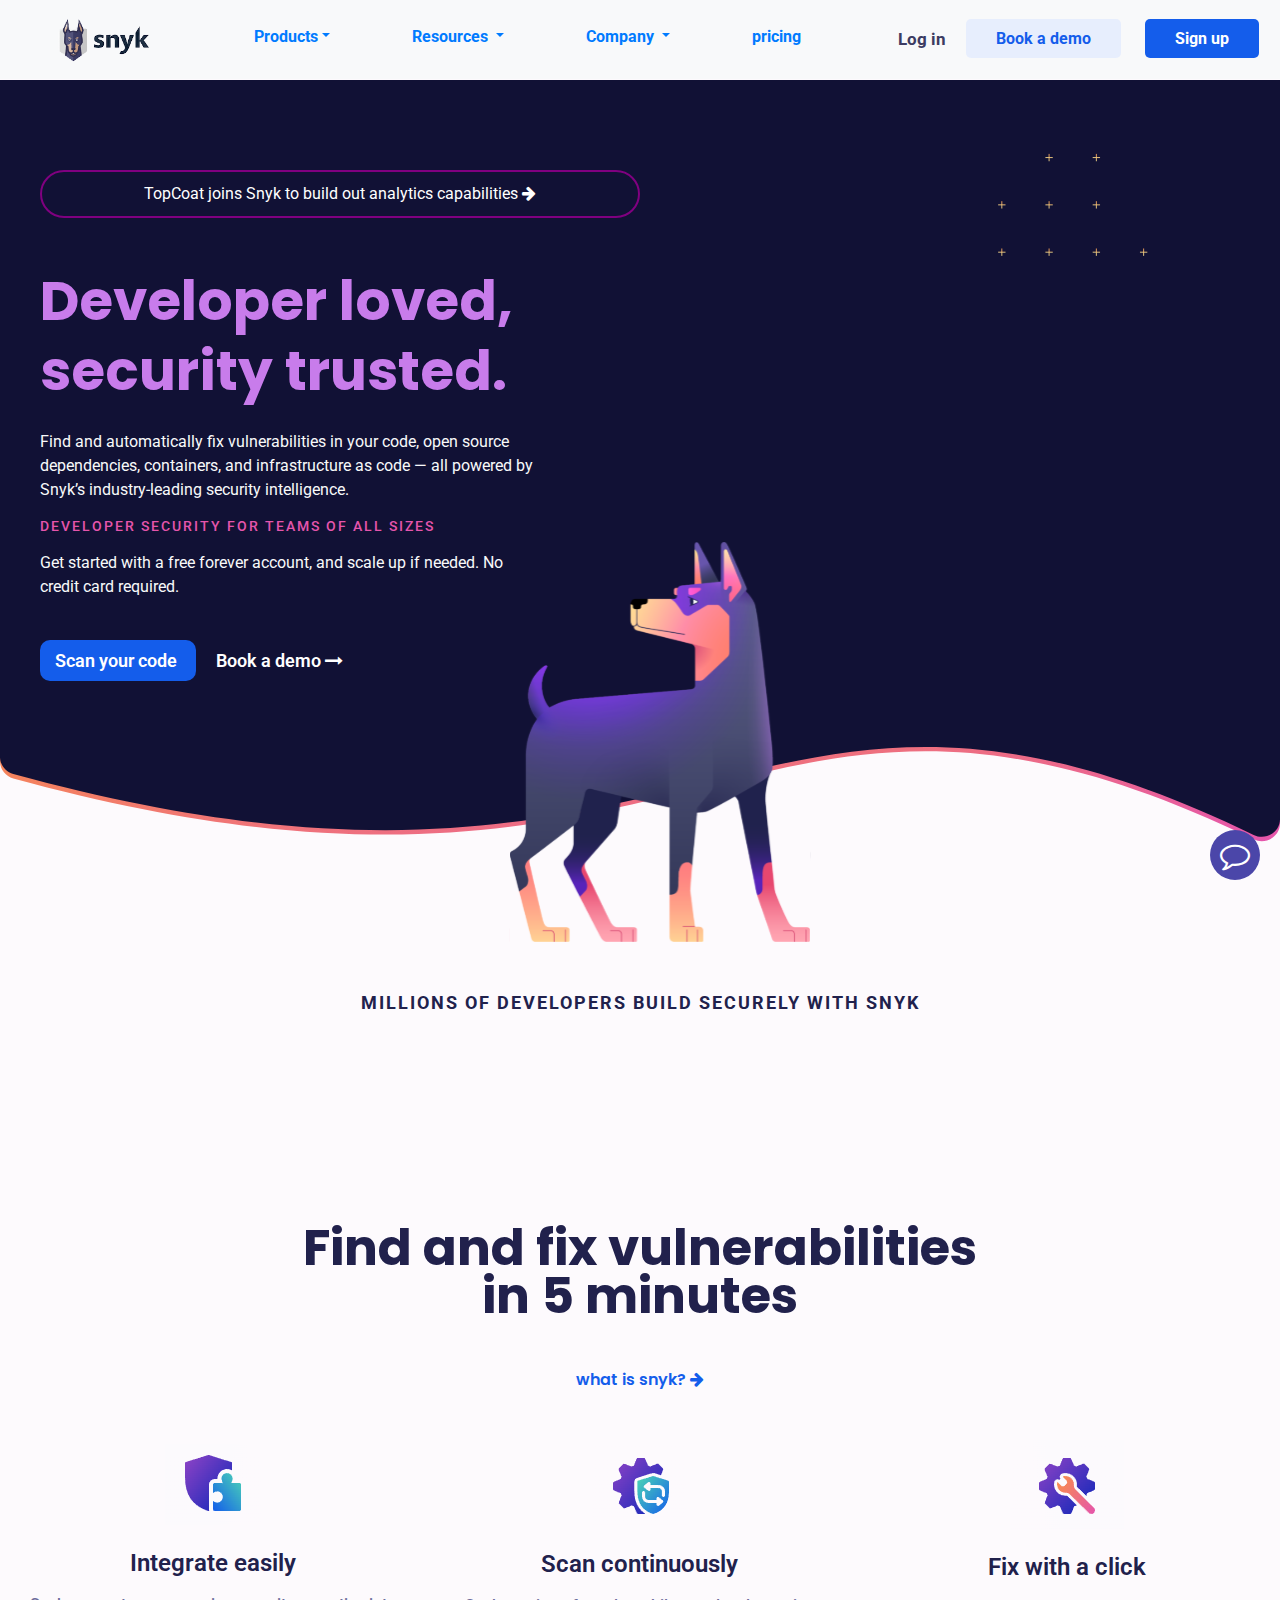
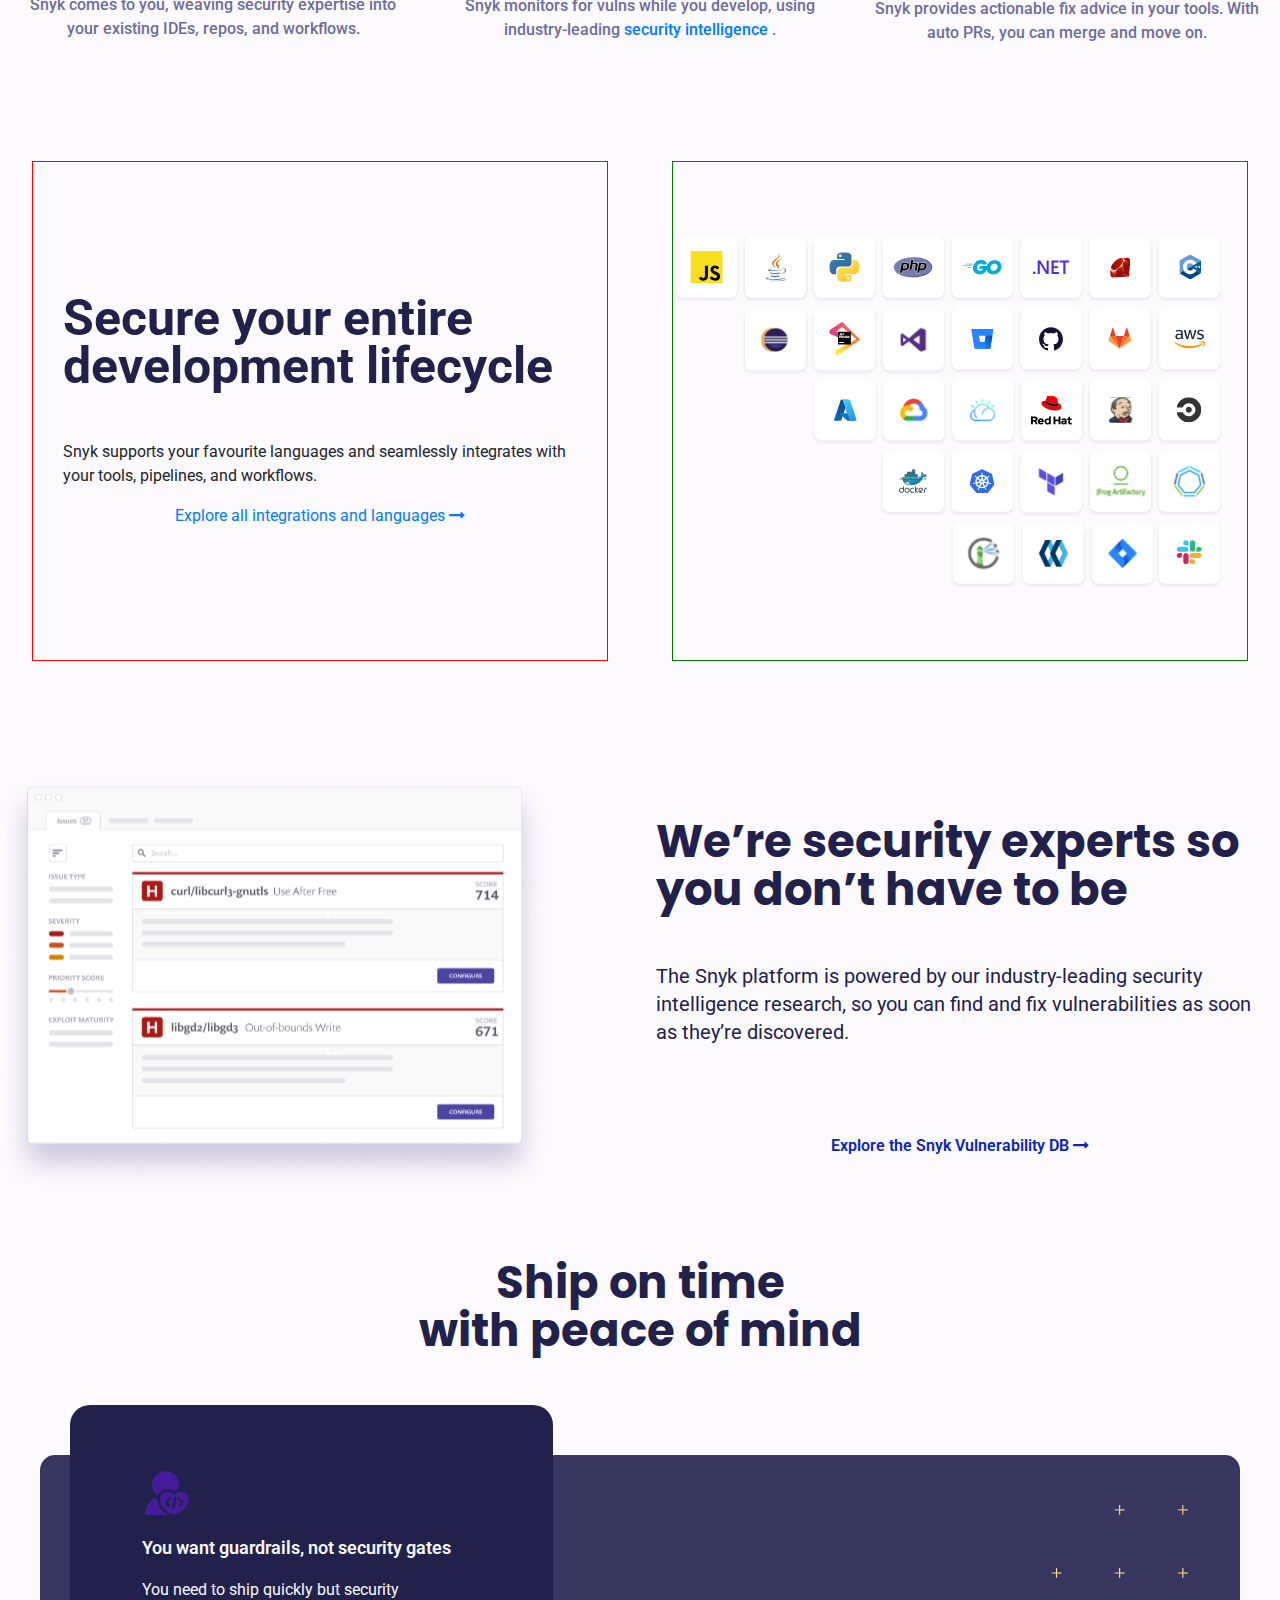
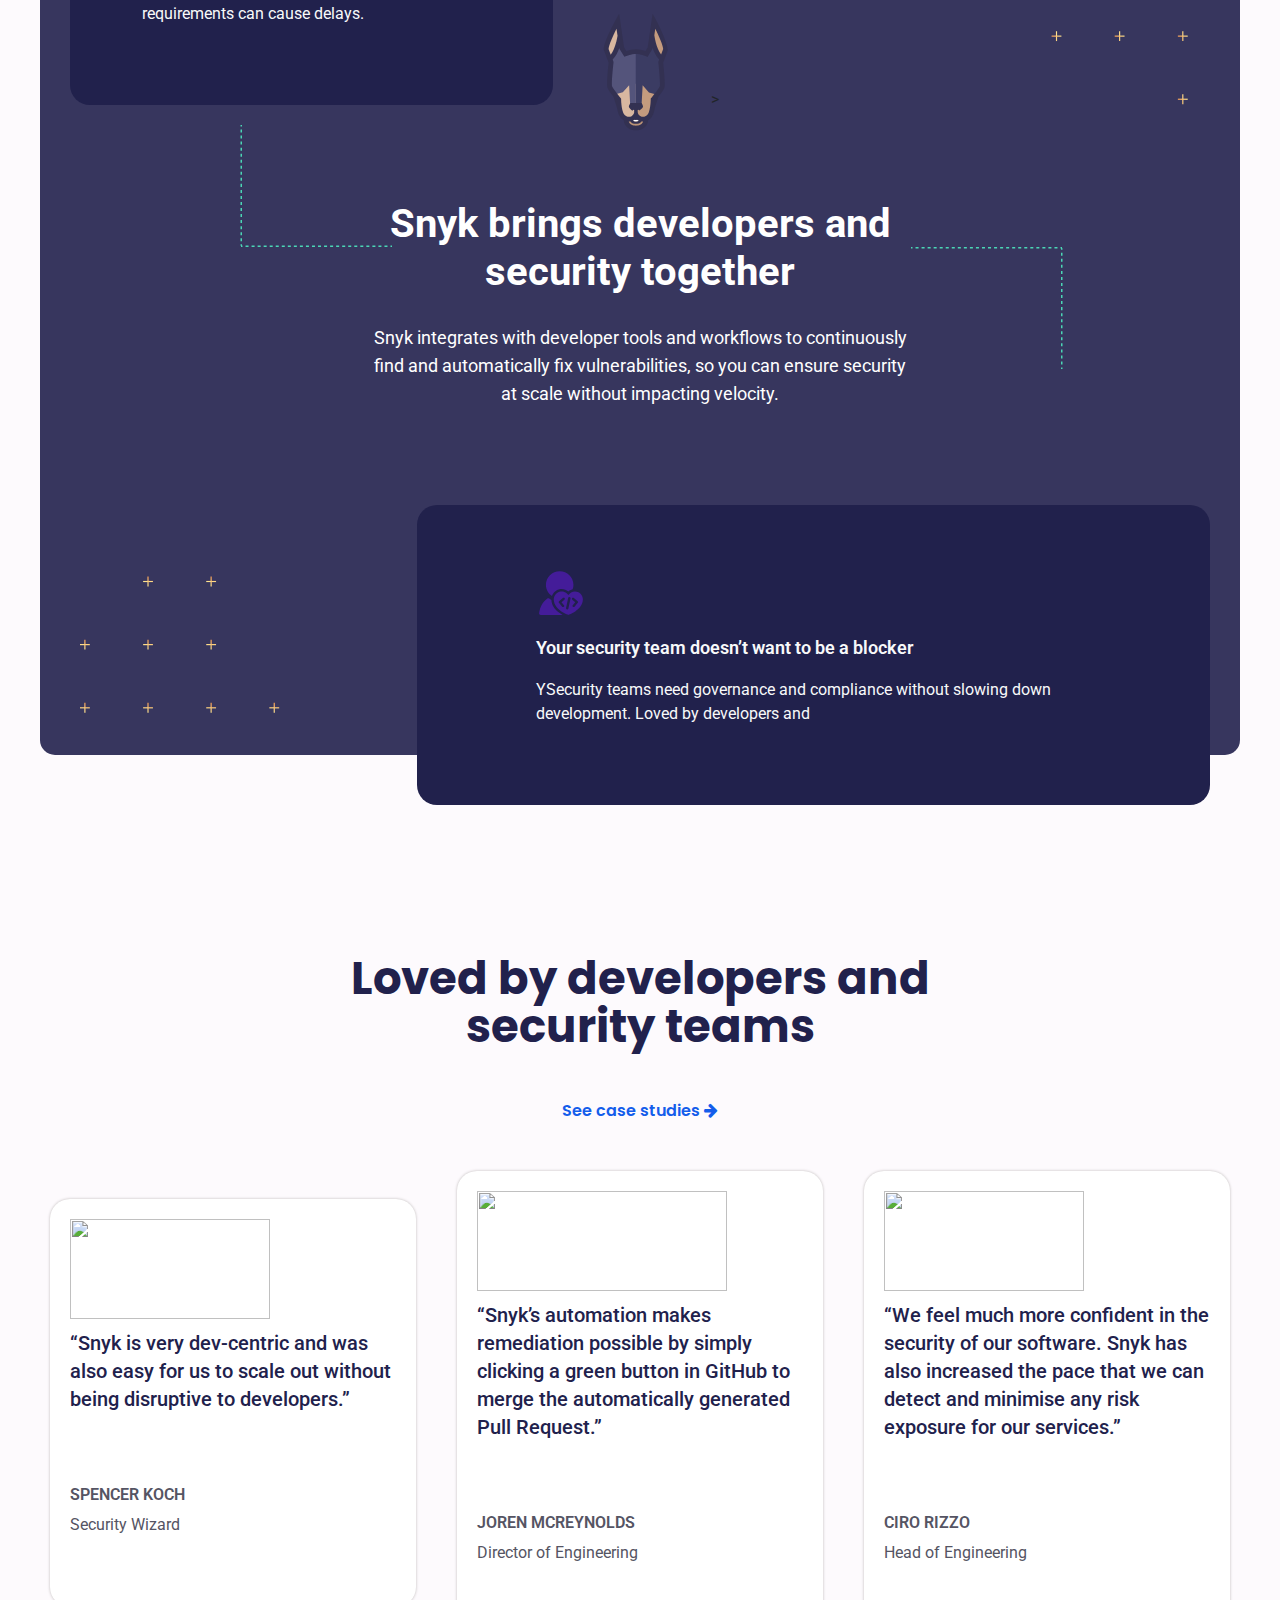
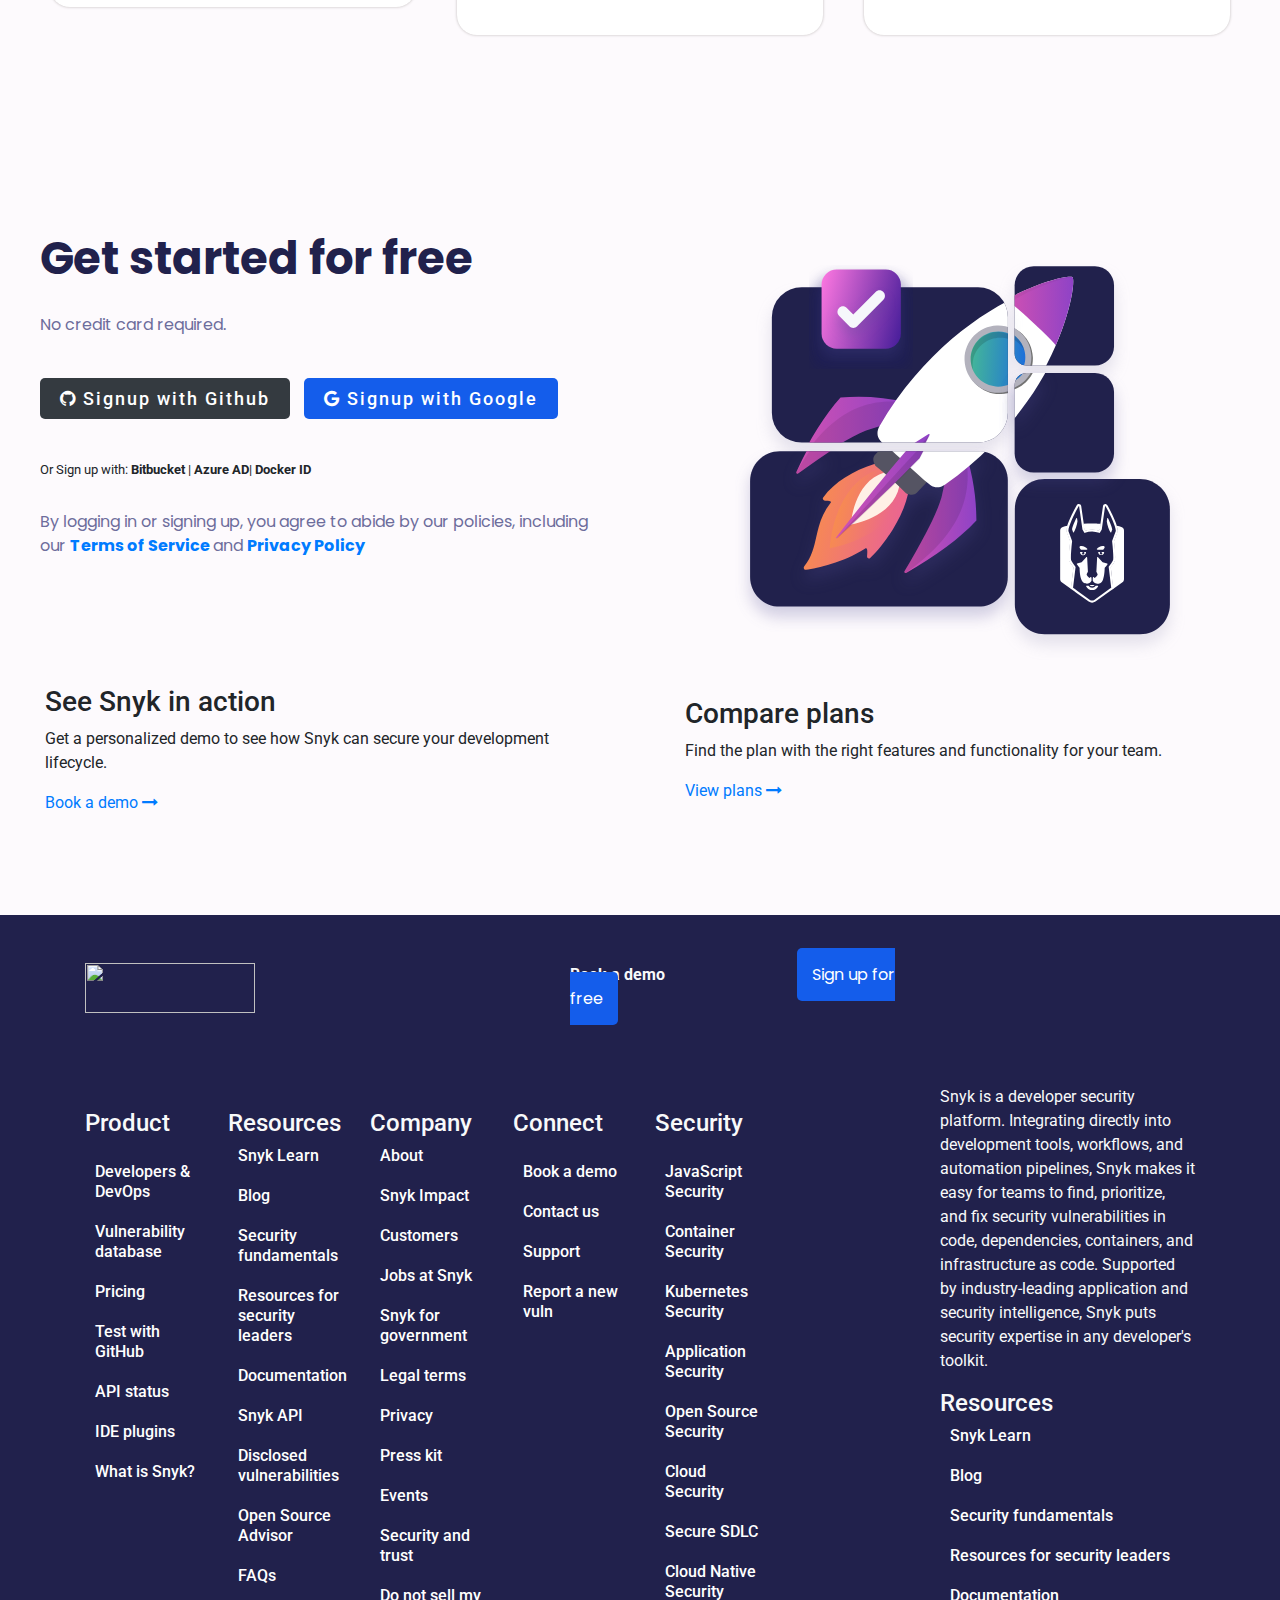
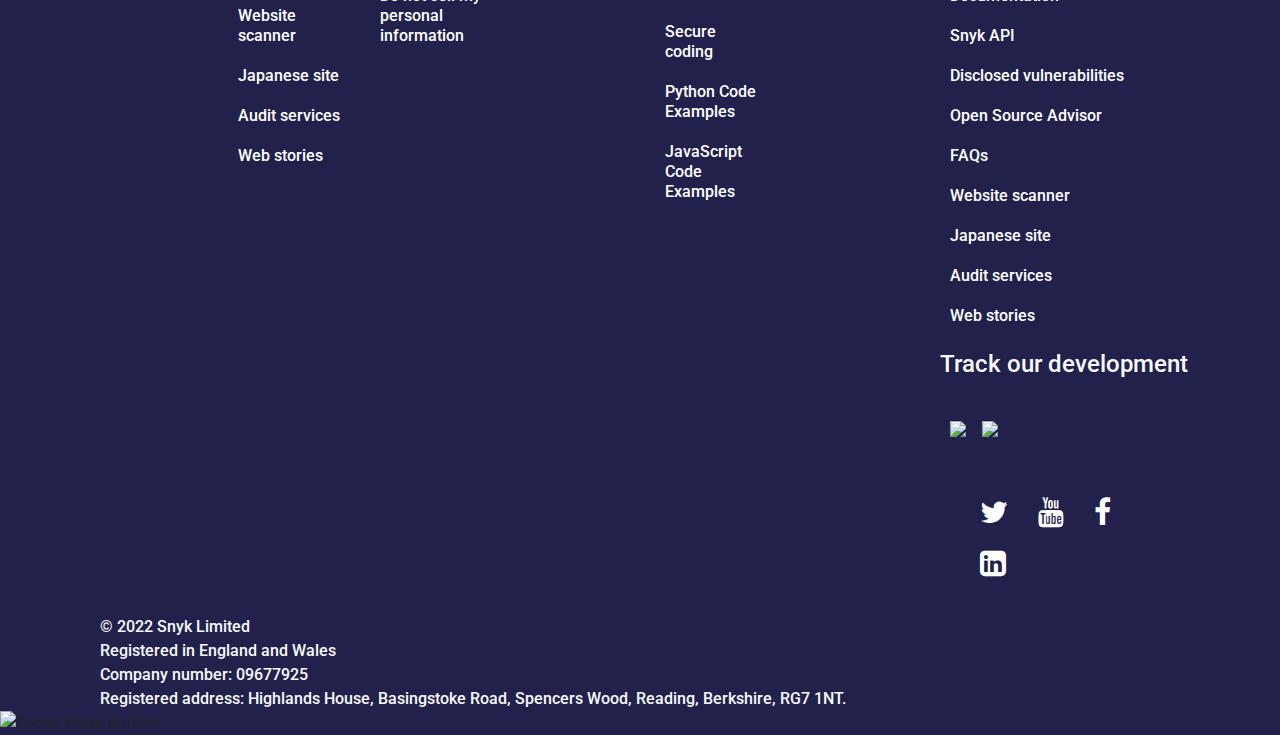
==== commit 0290cd1b: "prooo" ====
--- a/index.html
+++ b/index.html
@@ -132,10 +132,12 @@
                 <li class=""> <a class="nav-link " href="./pricing.html">pricing</a></li>
             </ul>
 
-            <div class="login">
+            <div class="login d-flex">
                 <a href="./login.html" class="log">Log in</a>
+                <div>
                 <a href="./demo.html" class="book ">Book a demo</a>
                 <a href="./login.html" class="sign">Sign up</a>
+            </div>
             </div>
 
         </div>
@@ -240,8 +242,6 @@
         </div>
         <div class="php-java ">
             <img src="./image/integrated_files/snyk-logos-grid.svg" alt="" class="java ">
-            
-            
         </div>
 
     </section>
--- a/style.css
+++ b/style.css
@@ -331,6 +331,7 @@
 }
 
 .sec-mid {
+  width: 100% !important;
   justify-content: space-around;
 }
 .sec-mid .text {
@@ -683,7 +684,7 @@
 @media (max-width: 1199px) {
   .navbar-collapse {
     min-height: 500px !important;
-    margin-top: -28px;
+    margin-top: -30px;
     align-items: flex-start !important;
     flex-direction: column;
     background-color: white;
@@ -693,17 +694,23 @@
   }
   .navbar-collapse ul li {
     margin-bottom: 50px;
+    font-size: 20px;
   }
   .navbar-collapse .login {
     width: 100%;
-    display: block;
-  }
-  .navbar-collapse .login span {
-    margin-top: -290px !important;
+    flex-direction: column-reverse;
+  }
+  .navbar-collapse .login div {
+    width: 100%;
+    display: flex;
+    align-items: center;
+    justify-content: center;
+    margin-top: -250px !important;
   }
   .navbar-collapse .login .log {
-    display: flex;
-    align-items: flex-end;
+    margin-top: 40px;
+    width: 100%;
+    text-align: center;
   }
 }
 @media (max-width: 1180px) {
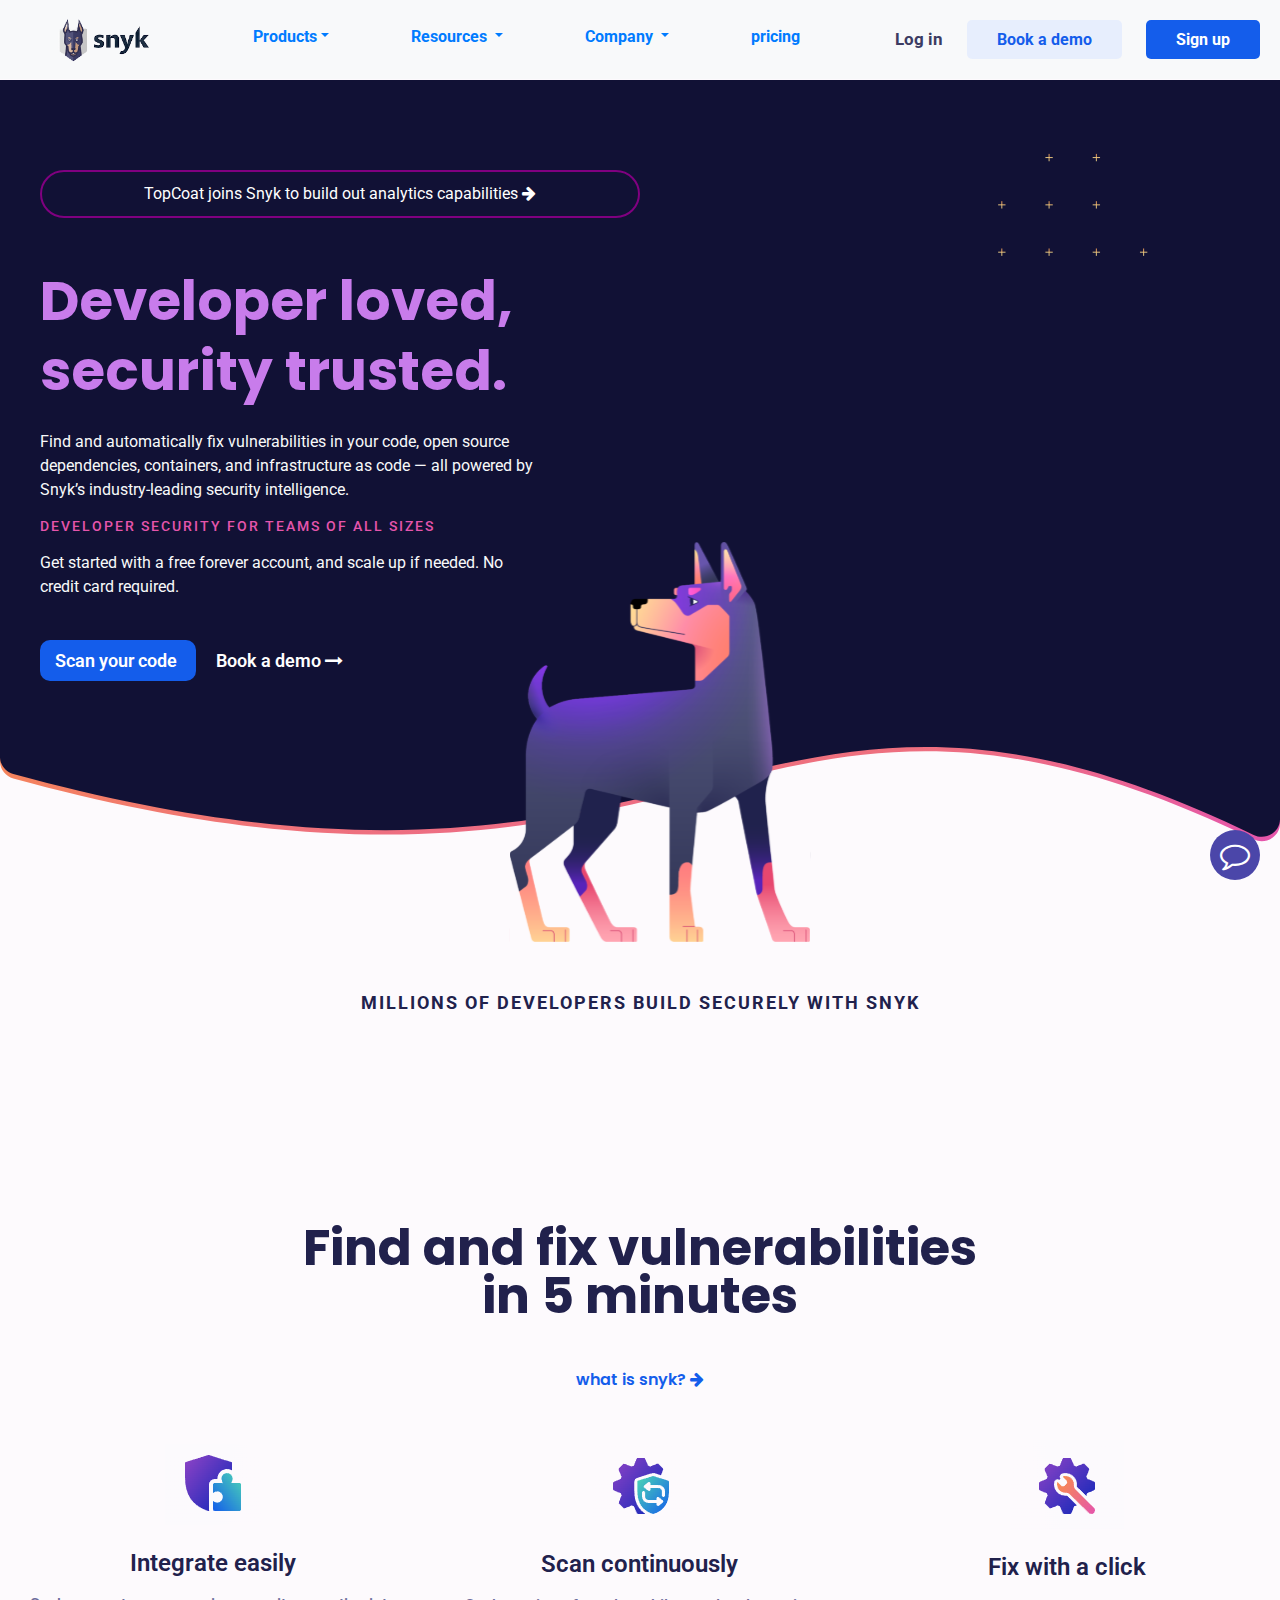
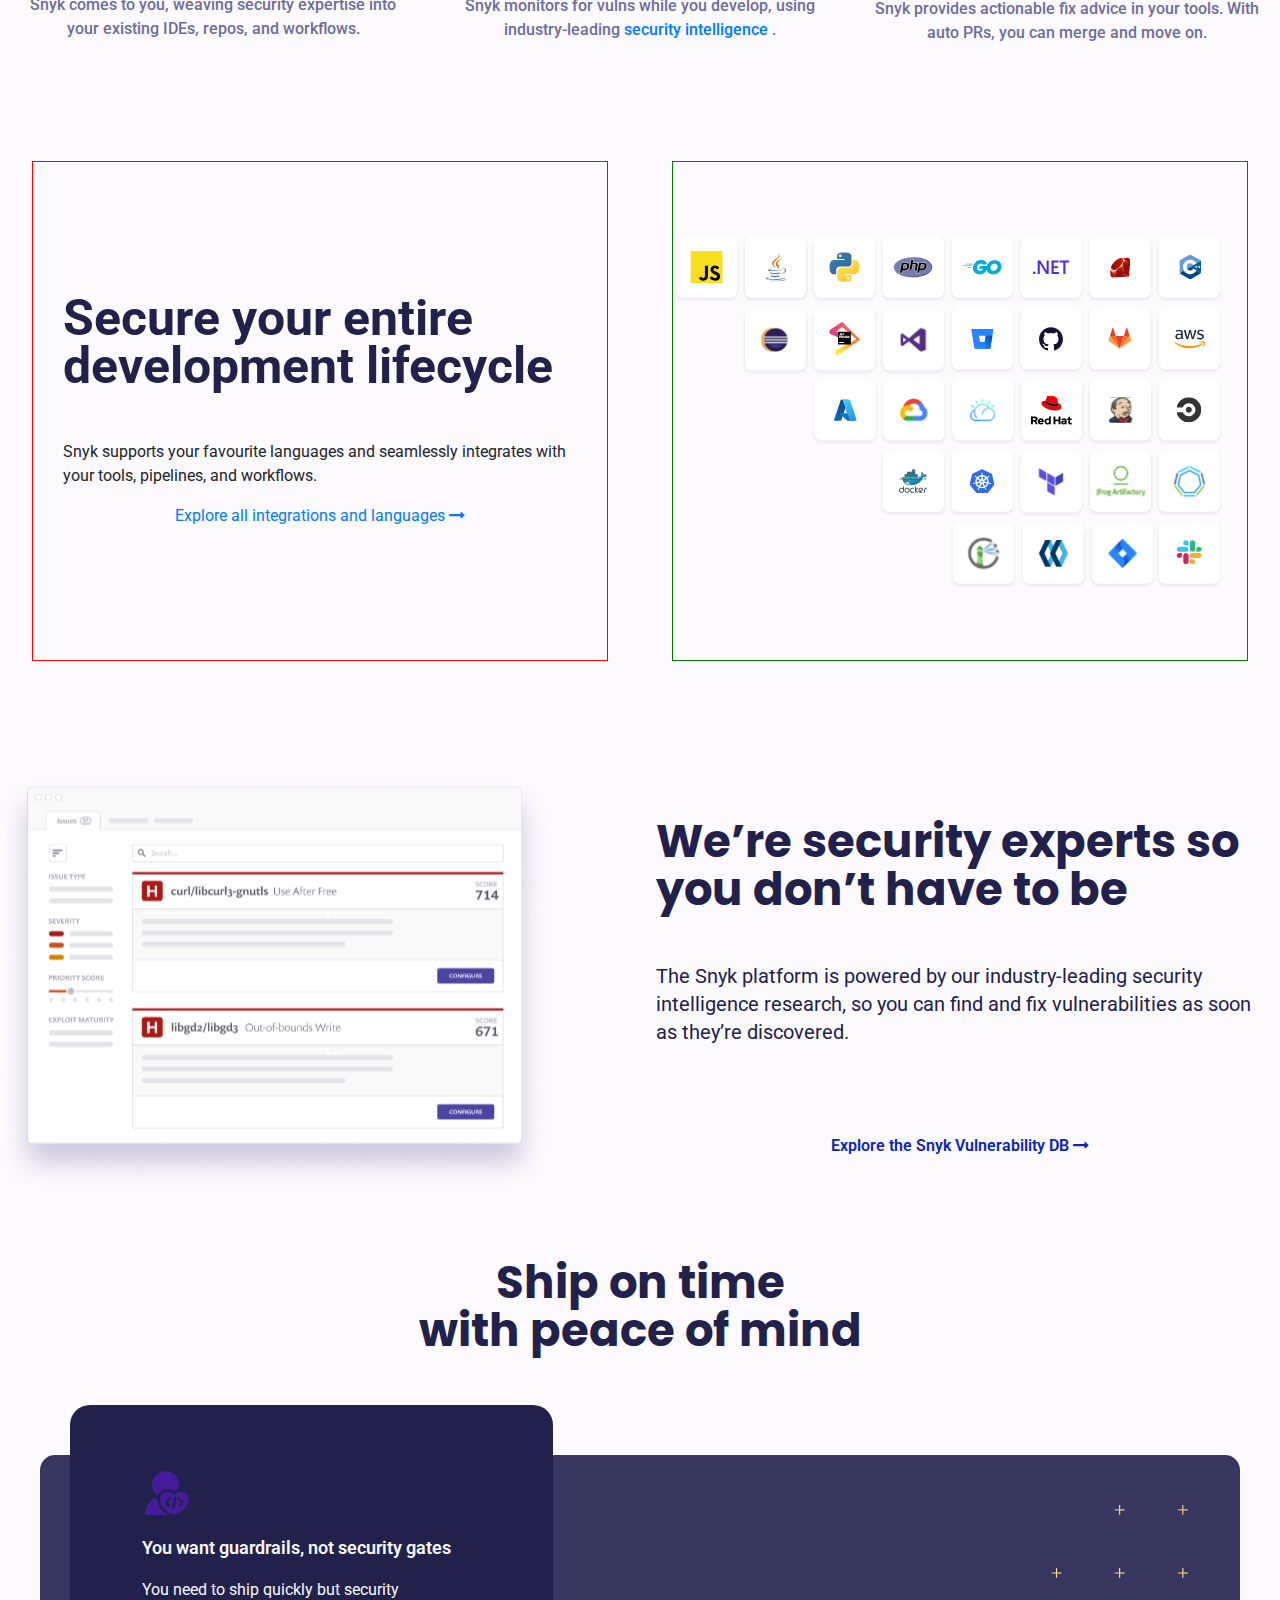
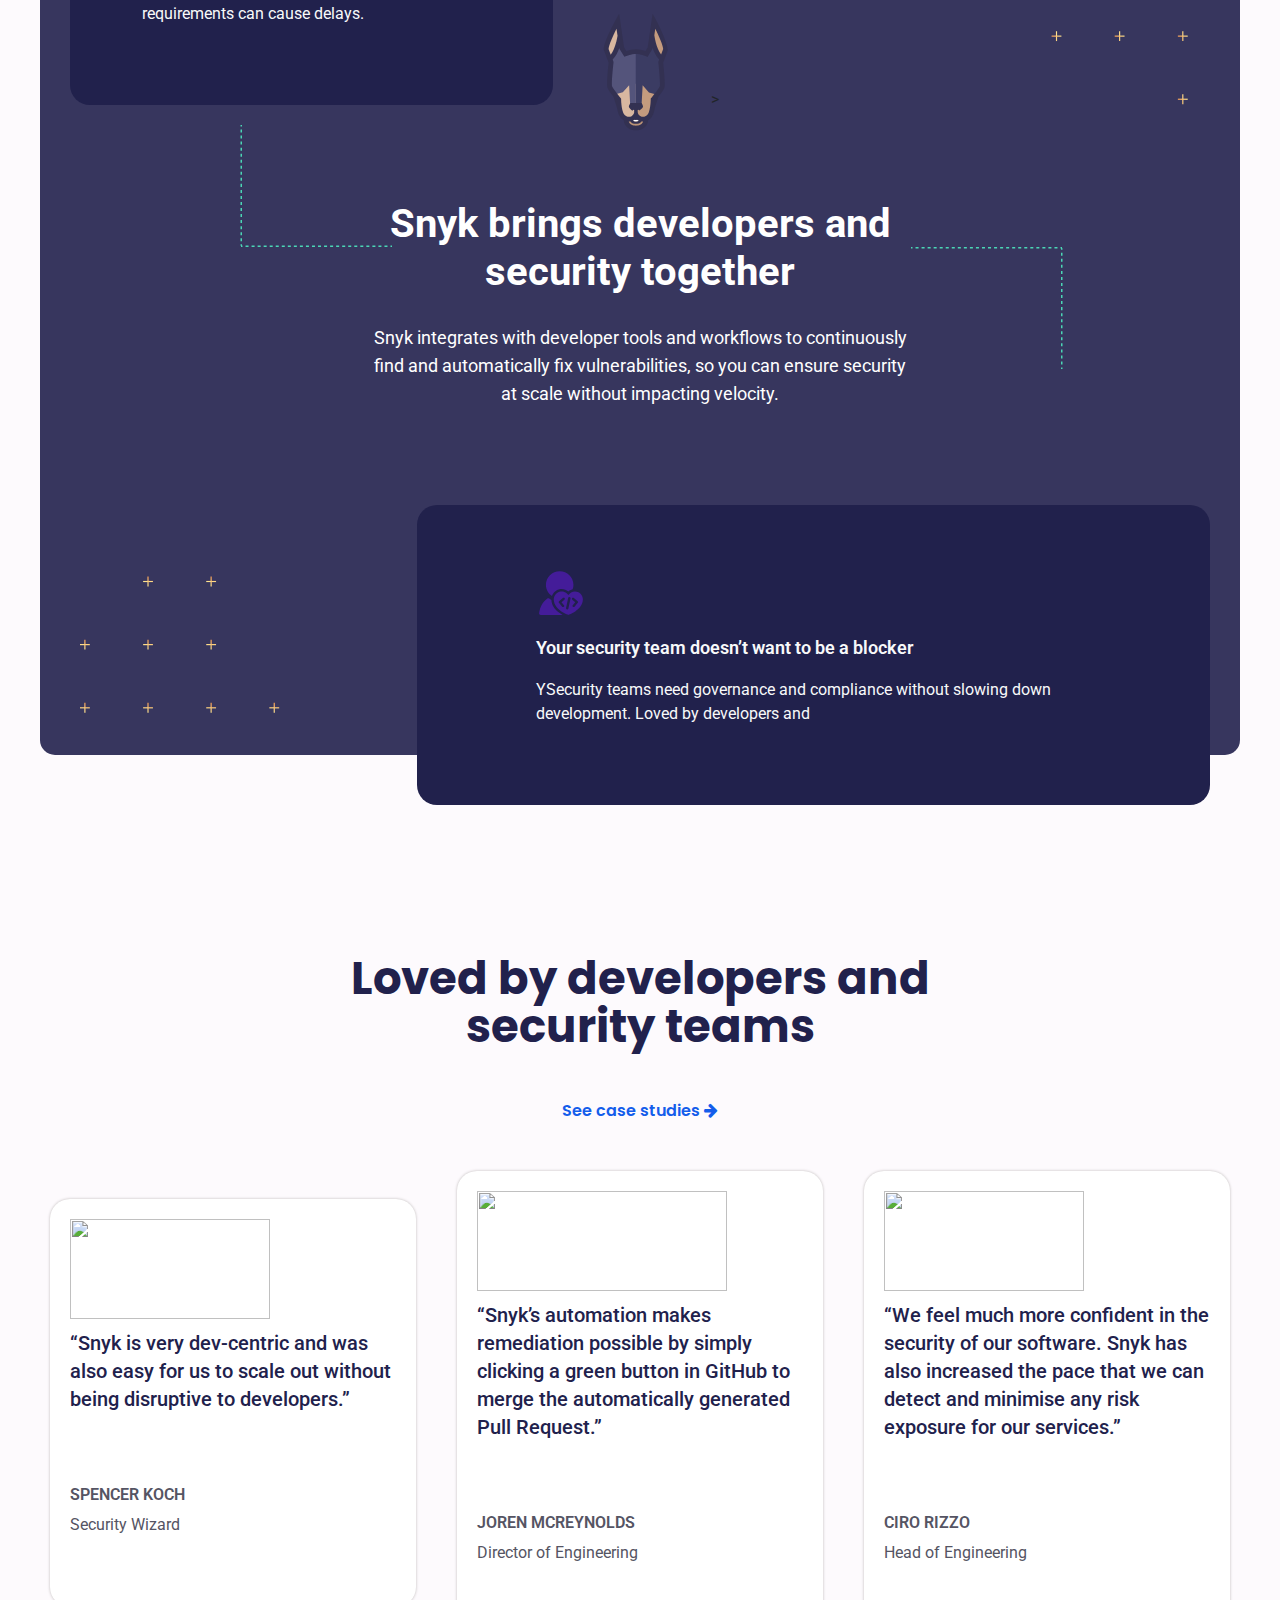
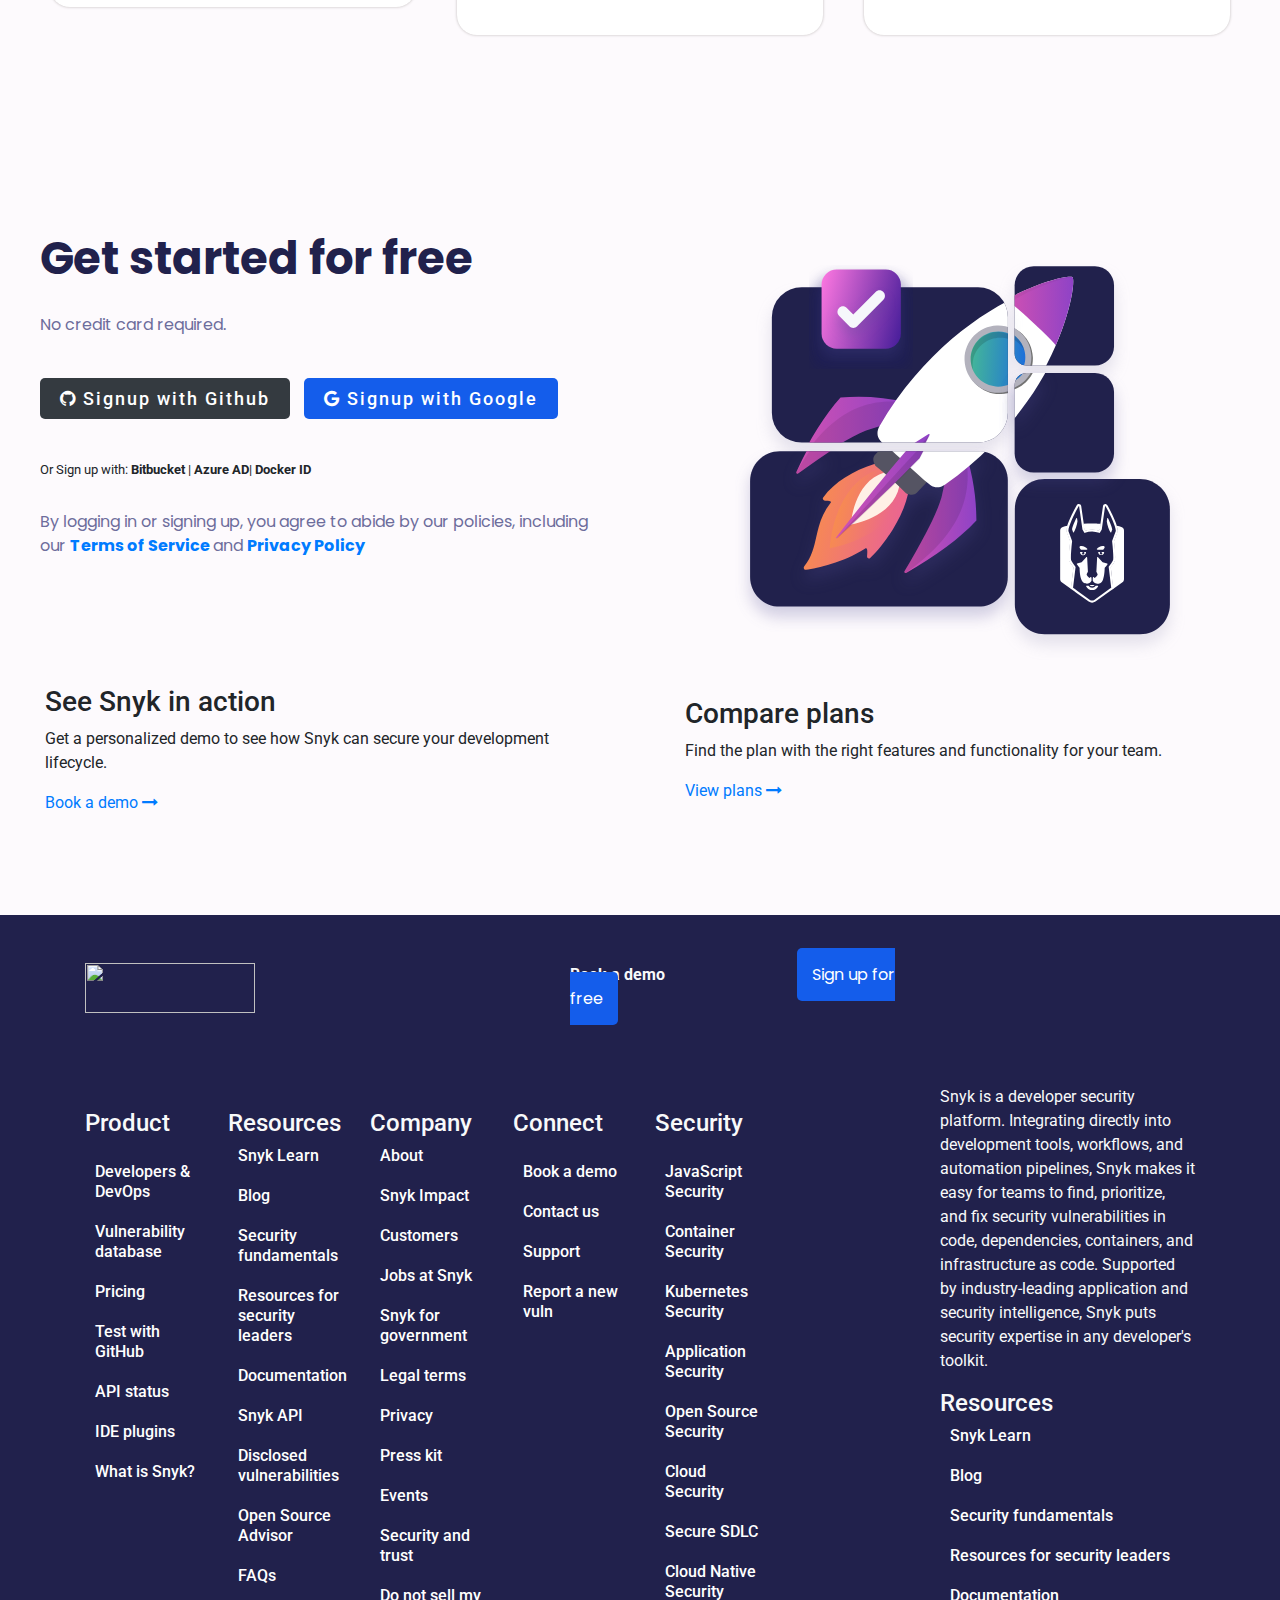
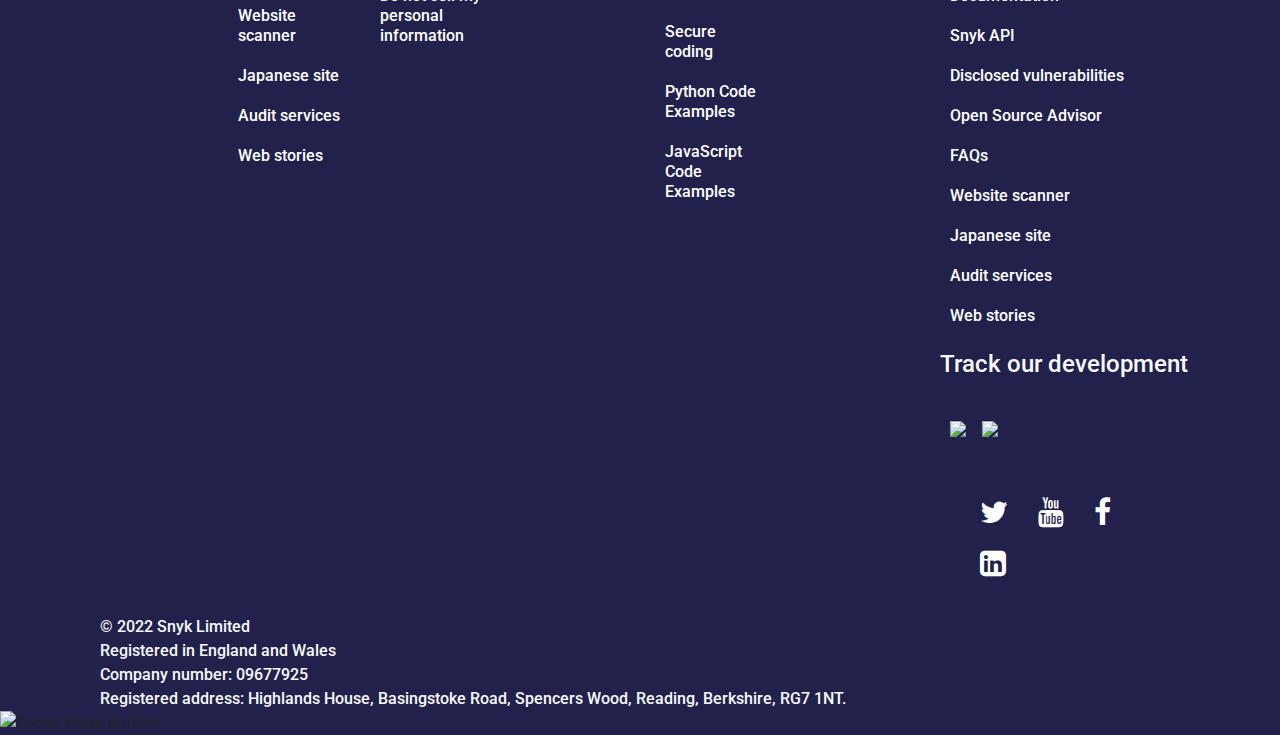
==== commit c817041c: "Merge pull request #2 from Harmedino/prooo" ====
--- a/index.html
+++ b/index.html
@@ -132,12 +132,10 @@
                 <li class=""> <a class="nav-link " href="./pricing.html">pricing</a></li>
             </ul>
 
-            <div class="login d-flex">
+            <div class="login">
                 <a href="./login.html" class="log">Log in</a>
-                <div>
                 <a href="./demo.html" class="book ">Book a demo</a>
                 <a href="./login.html" class="sign">Sign up</a>
-            </div>
             </div>
 
         </div>
--- a/style.css
+++ b/style.css
@@ -687,7 +687,6 @@
     margin-top: -30px;
     align-items: flex-start !important;
     flex-direction: column;
-    background-color: white;
   }
   .navbar-collapse ul {
     flex-direction: column;
